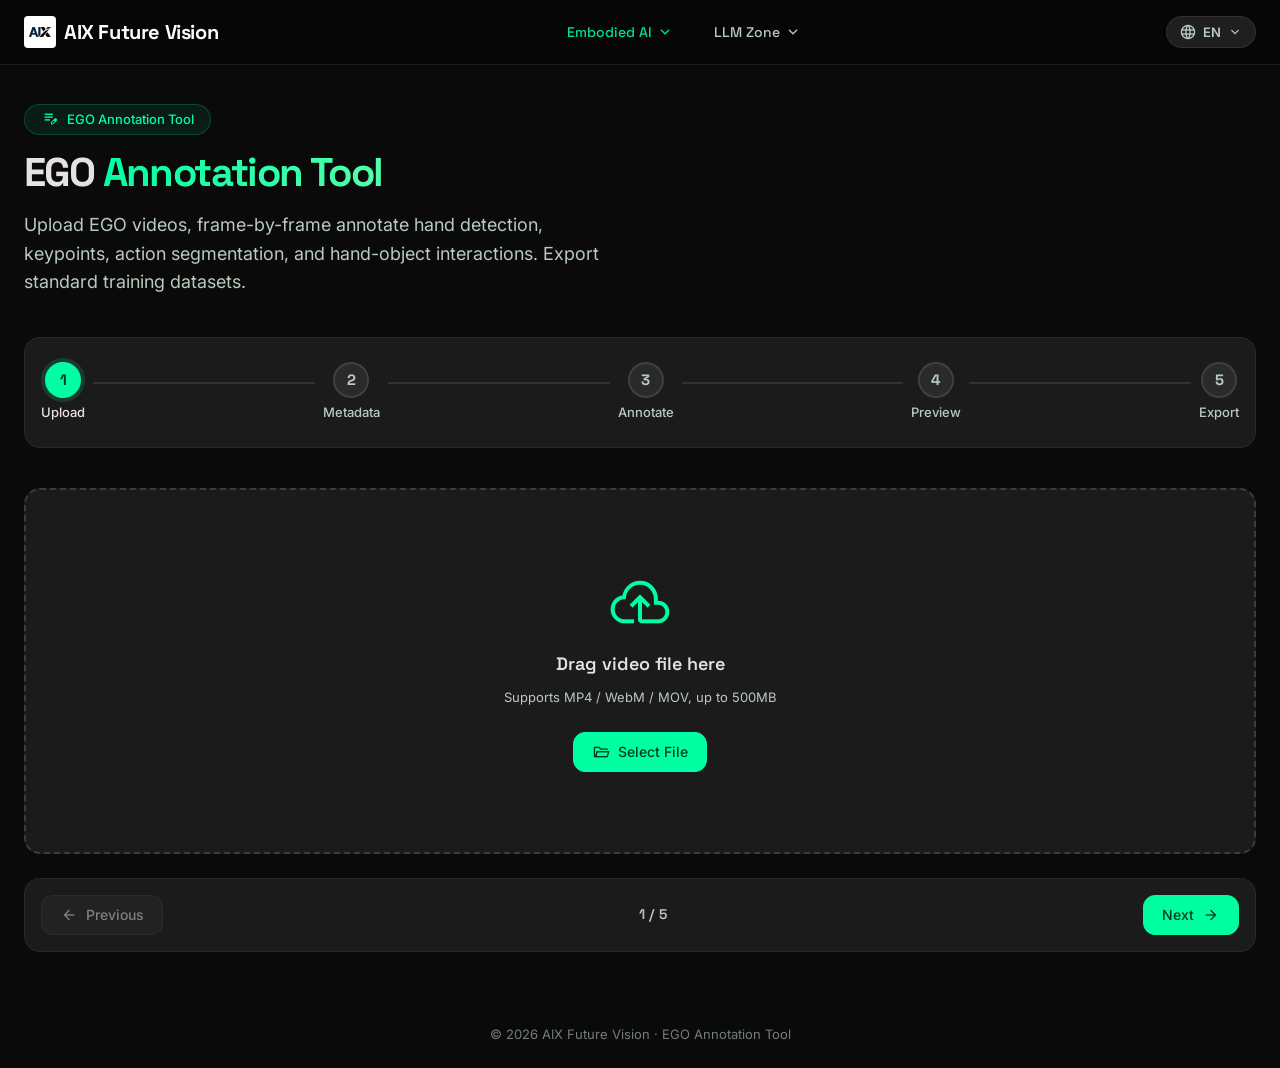
==== annotate.html @ 2f52d1df "feat: Add EGO data annotation tool - 4 annotation types (hand detection, keypoints, action segmentat" ====
<!DOCTYPE html>
<html lang="zh-CN">
<head>
  <meta charset="UTF-8">
  <meta name="viewport" content="width=device-width, initial-scale=1.0">
  <script>
    // i18n bootstrap：避免英文模式下的中文闪烁(FOUC)
    // 必须在 CSS 加载前执行，提前给 <html> 加 .i18n-pending 类
    (function() {
      try {
        var lang = localStorage.getItem('aix_lang');
        if (!lang) {
          var nav = (navigator.language || navigator.userLanguage || '').toLowerCase();
          if (nav.indexOf('zh') === 0) lang = 'zh-CN';
          else if (nav.indexOf('en') === 0) lang = 'en';
          else lang = 'zh-CN';
        }
        if (lang === 'en') {
          document.documentElement.classList.add('i18n-pending');
        }
      } catch (e) {}
    })();
  </script>
  <title>AIX未来视野 - EGO 数据标注工具</title>
  <link rel="icon" href="assets/AIX.jpg" type="image/jpeg">
  <link rel="stylesheet" href="https://fonts.googleapis.com/css2?family=Space+Grotesk:wght@400;500;600;700;800&family=Inter:wght@400;500;600&display=swap">
  <link rel="stylesheet" href="https://fonts.googleapis.com/css2?family=Material+Symbols+Outlined:wght,FILL@100..700,0..1&display=swap">
  <link rel="stylesheet" href="css/style.css">
</head>
<body>
  <nav class="top-nav">
    <div class="nav-inner">
      <a href="/" class="logo-link">
        <img src="assets/AIX.jpg" alt="AIX Logo" class="logo-img">
        <span data-i18n="site.name">AIX未来视野</span>
      </a>
      <div class="nav-links">
        <div class="nav-dropdown">
          <a href="embodied.html" class="nav-link nav-link-with-arrow active">
            <span data-i18n="nav.embodied">具身智能专区</span>
            <span class="material-symbols-outlined nav-arrow">expand_more</span>
          </a>
          <div class="nav-dropdown-menu">
            <a href="embodied.html" class="nav-dropdown-link">
              <span class="material-symbols-outlined">precision_manufacturing</span>
              <span data-i18n="nav.embodied_collect">数据采集服务</span>
            </a>
            <a href="annotate.html" class="nav-dropdown-link">
              <span class="material-symbols-outlined">edit_note</span>
              <span data-i18n="nav.annotate">数据标注工具</span>
            </a>
          </div>
        </div>
        <div class="nav-dropdown">
          <a href="/" class="nav-link nav-link-with-arrow">
            <span data-i18n="nav.zone_llm">大模型专区</span>
            <span class="material-symbols-outlined nav-arrow">expand_more</span>
          </a>
          <div class="nav-dropdown-menu">
            <a href="models.html" class="nav-dropdown-link">
              <span class="material-symbols-outlined">inventory_2</span>
              <span data-i18n="nav.models">模型库</span>
            </a>
            <a href="calculator.html" class="nav-dropdown-link">
              <span class="material-symbols-outlined">calculate</span>
              <span data-i18n="nav.calculator">成本计算</span>
            </a>
          </div>
        </div>
      </div>
      <div class="nav-actions">
        <div class="lang-switcher">
          <button class="lang-current">
            <span class="material-symbols-outlined">language</span>
            <span class="lang-current-code">中</span>
            <span class="material-symbols-outlined lang-arrow">expand_more</span>
          </button>
          <div class="lang-menu">
            <a href="#" class="lang-option" data-lang="zh-CN">中文</a>
            <a href="#" class="lang-option" data-lang="en">English</a>
          </div>
        </div>
      </div>
    </div>
  </nav>

  <main class="main-content annotate-main">

    <!-- 页面头部 -->
    <header class="annotate-header">
      <div class="annotate-header-tag">
        <span class="material-symbols-outlined">edit_note</span>
        <span data-i18n="annotate.header_tag">EGO 数据标注工具</span>
      </div>
      <h1 class="page-title" data-i18n-html="annotate.title_full">EGO 数据 <span class="text-gradient">标注工具</span></h1>
      <p class="page-subtitle" data-i18n="annotate.subtitle">上传 EGO 视频，逐帧完成手部检测、关键点、动作分割、手物交互标注，导出标准训练数据集。</p>
    </header>

    <!-- 步骤指示器 -->
    <div class="annotate-steps" id="annotateSteps">
      <div class="annotate-step-circle active" data-step="1">
        <span class="annotate-step-num">1</span>
        <span class="material-symbols-outlined annotate-step-check">check</span>
        <span class="annotate-step-label" data-i18n="annotate.step_upload">上传</span>
      </div>
      <div class="annotate-step-line"></div>
      <div class="annotate-step-circle" data-step="2">
        <span class="annotate-step-num">2</span>
        <span class="material-symbols-outlined annotate-step-check">check</span>
        <span class="annotate-step-label" data-i18n="annotate.step_meta">元信息</span>
      </div>
      <div class="annotate-step-line"></div>
      <div class="annotate-step-circle" data-step="3">
        <span class="annotate-step-num">3</span>
        <span class="material-symbols-outlined annotate-step-check">check</span>
        <span class="annotate-step-label" data-i18n="annotate.step_annotate">标注</span>
      </div>
      <div class="annotate-step-line"></div>
      <div class="annotate-step-circle" data-step="4">
        <span class="annotate-step-num">4</span>
        <span class="material-symbols-outlined annotate-step-check">check</span>
        <span class="annotate-step-label" data-i18n="annotate.step_preview">预览</span>
      </div>
      <div class="annotate-step-line"></div>
      <div class="annotate-step-circle" data-step="5">
        <span class="annotate-step-num">5</span>
        <span class="material-symbols-outlined annotate-step-check">check</span>
        <span class="annotate-step-label" data-i18n="annotate.step_export">导出</span>
      </div>
    </div>

    <!-- 步骤内容容器 -->
    <div class="annotate-step-content">

      <!-- 步骤 1：上传 -->
      <div class="annotate-step-1 active" id="annotateStep1">
        <div class="annotate-upload-zone" id="annotateUploadZone">
          <span class="material-symbols-outlined annotate-upload-icon">cloud_upload</span>
          <p class="annotate-upload-title" data-i18n="annotate.upload_title">拖拽视频文件到此处</p>
          <p class="annotate-upload-hint" data-i18n="annotate.upload_hint">支持 MP4 / WebM / MOV 格式，最大 500MB</p>
          <button type="button" class="annotate-btn annotate-btn-primary" id="annotateSelectFileBtn">
            <span class="material-symbols-outlined">folder_open</span>
            <span data-i18n="annotate.select_file">选择文件</span>
          </button>
          <input type="file" id="annotateFileInput" accept="video/*" hidden>
        </div>
        <div class="annotate-file-info" id="annotateFileInfo" hidden>
          <div class="annotate-file-info-row">
            <span class="material-symbols-outlined">movie</span>
            <div class="annotate-file-info-text">
              <span class="annotate-file-name" id="annotateFileName">—</span>
              <span class="annotate-file-meta" id="annotateFileMeta">—</span>
            </div>
            <button type="button" class="annotate-btn annotate-btn-danger annotate-btn-sm" id="annotateRemoveFileBtn">
              <span class="material-symbols-outlined">delete</span>
            </button>
          </div>
        </div>
      </div>

      <!-- 步骤 2：元信息 -->
      <div class="annotate-step-2" id="annotateStep2">
        <div class="annotate-form-grid">
          <div class="annotate-form-field">
            <label for="annotateSceneType" data-i18n="annotate.meta_scene_type">场景类型</label>
            <select id="annotateSceneType" class="annotate-input">
              <option value="" data-i18n="annotate.meta_scene_placeholder">请选择场景</option>
              <option value="office" data-i18n="annotate.scene_office">办公场景</option>
              <option value="factory" data-i18n="annotate.scene_factory">工厂组装</option>
              <option value="food" data-i18n="annotate.scene_food">食品加工</option>
              <option value="home" data-i18n="annotate.scene_home">居家生活</option>
              <option value="precision" data-i18n="annotate.scene_precision">精密操作</option>
              <option value="other" data-i18n="annotate.scene_other">其他</option>
            </select>
          </div>
          <div class="annotate-form-field">
            <label for="annotateDevice" data-i18n="annotate.meta_device">采集设备</label>
            <input type="text" id="annotateDevice" class="annotate-input" placeholder="如：GoPro Hero 11 / RealSense D455" data-i18n-attr="placeholder:annotate.meta_device_placeholder">
          </div>
          <div class="annotate-form-field">
            <label for="annotateCollector" data-i18n="annotate.meta_collector">采集人</label>
            <input type="text" id="annotateCollector" class="annotate-input" placeholder="采集人姓名" data-i18n-attr="placeholder:annotate.meta_collector_placeholder">
          </div>
          <div class="annotate-form-field">
            <label for="annotateDate" data-i18n="annotate.meta_date">采集日期</label>
            <input type="date" id="annotateDate" class="annotate-input">
          </div>
          <div class="annotate-form-field">
            <label for="annotateFps" data-i18n="annotate.meta_fps">FPS</label>
            <input type="number" id="annotateFps" class="annotate-input" min="1" max="240" value="30">
          </div>
          <div class="annotate-form-field">
            <label for="annotateResolution" data-i18n="annotate.meta_resolution">分辨率</label>
            <input type="text" id="annotateResolution" class="annotate-input" placeholder="自动检测" readonly data-i18n-attr="placeholder:annotate.meta_resolution_placeholder">
          </div>
          <div class="annotate-form-field annotate-form-field-full">
            <label for="annotateRemark" data-i18n="annotate.meta_remark">备注</label>
            <textarea id="annotateRemark" class="annotate-input annotate-textarea" rows="3" placeholder="场景描述、操作任务、特殊说明等" data-i18n-attr="placeholder:annotate.meta_remark_placeholder"></textarea>
          </div>
        </div>
      </div>

      <!-- 步骤 3：标注 -->
      <div class="annotate-step-3" id="annotateStep3">
        <!-- 顶部 Tab -->
        <div class="annotate-tabs" id="annotateTabs">
          <button type="button" class="annotate-tab active" data-tab="hand_detection">
            <span class="material-symbols-outlined">back_hand</span>
            <span data-i18n="annotate.tab_hand_detection">手部检测</span>
          </button>
          <button type="button" class="annotate-tab" data-tab="keypoints">
            <span class="material-symbols-outlined">point_scan</span>
            <span data-i18n="annotate.tab_keypoints">关键点</span>
          </button>
          <button type="button" class="annotate-tab" data-tab="action">
            <span class="material-symbols-outlined">animation</span>
            <span data-i18n="annotate.tab_action">动作分割</span>
          </button>
          <button type="button" class="annotate-tab" data-tab="hand_object">
            <span class="material-symbols-outlined">pan_tool</span>
            <span data-i18n="annotate.tab_hand_object">手物交互</span>
          </button>
        </div>

        <!-- 工具栏 -->
        <div class="annotate-toolbar" id="annotateToolbar">
          <div class="annotate-toolbar-group">
            <button type="button" class="annotate-toolbar-btn" id="annotatePlayBtn" title="播放/暂停 (空格)">
              <span class="material-symbols-outlined">play_arrow</span>
            </button>
            <button type="button" class="annotate-toolbar-btn" id="annotatePrevFrameBtn" title="上一帧 (←)">
              <span class="material-symbols-outlined">skip_previous</span>
            </button>
            <button type="button" class="annotate-toolbar-btn" id="annotateNextFrameBtn" title="下一帧 (→)">
              <span class="material-symbols-outlined">skip_next</span>
            </button>
            <button type="button" class="annotate-toolbar-btn" id="annotateGoToBtn" title="跳转 (G)">
              <span class="material-symbols-outlined">tag</span>
            </button>
            <button type="button" class="annotate-toolbar-btn" id="annotateSpeedBtn" title="倍速 (S)">
              <span class="material-symbols-outlined">speed</span>
              <span class="annotate-speed-label" id="annotateSpeedLabel">1x</span>
            </button>
            <button type="button" class="annotate-toolbar-btn" id="annotateFullscreenBtn" title="全屏 (F)">
              <span class="material-symbols-outlined">fullscreen</span>
            </button>
          </div>
          <div class="annotate-toolbar-group">
            <span class="annotate-frame-label" id="annotateFrameLabel">Frame: 0 / 0</span>
            <span class="annotate-time-label" id="annotateTimeLabel" style="margin-left:12px;font-variant-numeric:tabular-nums;font-size:12px;color:var(--color-on-surface-variant);">00:00:00.00 / 00:00:00.00</span>
          </div>
          <div class="annotate-toolbar-group">
            <button type="button" class="annotate-btn annotate-btn-secondary annotate-btn-sm" id="importAnnotationsBtn" title="导入标注 (JSON)">
              <span class="material-symbols-outlined">file_upload</span>
              <span data-i18n="annotate.import">导入标注</span>
            </button>
            <button type="button" class="annotate-btn annotate-btn-danger annotate-btn-sm" id="annotateClearBtn">
              <span class="material-symbols-outlined">delete_sweep</span>
              <span data-i18n="annotate.clear_all">清空标注</span>
            </button>
          </div>
        </div>

        <!-- 进度条 -->
        <div class="annotate-progress-container" id="annotateProgressContainer" style="padding:8px 16px;background:var(--color-surface-container);border-radius:8px;margin-top:8px;display:flex;align-items:center;gap:10px;">
          <span class="material-symbols-outlined" style="font-size:18px;color:var(--color-on-surface-variant);">replay_10</span>
          <input type="range" id="annotateProgress" min="0" max="1000" value="0" step="1" class="annotate-progress-input" style="flex:1;width:100%;cursor:pointer;">
          <span class="material-symbols-outlined" style="font-size:18px;color:var(--color-on-surface-variant);">forward_10</span>
        </div>

        <!-- 工作区三栏布局 -->
        <div class="annotate-workspace">
          <!-- 左：视频+Canvas -->
          <div class="annotate-canvas-area" id="annotateCanvasArea">
            <video id="annotateVideo" class="annotate-video" playsinline></video>
            <canvas id="annotateCanvas" class="annotate-canvas"></canvas>
            <div class="annotate-empty-hint" id="annotateEmptyHint" hidden>
              <span class="material-symbols-outlined">videocam_off</span>
              <p data-i18n="annotate.no_video">未加载视频</p>
            </div>
          </div>

          <!-- 右：工具面板 -->
          <div class="annotate-panel" id="annotatePanel">
            <div class="annotate-panel-header">
              <h3 class="annotate-panel-title" id="annotatePanelTitle" data-i18n="annotate.panel_title_hand">手部检测</h3>
              <span class="annotate-panel-count" id="annotatePanelCount">0</span>
            </div>
            <div class="annotate-panel-actions">
              <button type="button" class="annotate-btn annotate-btn-primary annotate-btn-sm" id="annotateAddBtn">
                <span class="material-symbols-outlined">add</span>
                <span data-i18n="annotate.add_box">添加框</span>
              </button>
            </div>
            <!-- 手部检测属性面板：遮挡属性（仅在选中框时显示） -->
            <div id="handDetectionAttrPanel" class="annotate-attr-panel" style="display:none;padding:8px 12px;border-bottom:1px solid rgba(255,255,255,0.1);background:var(--color-surface-container-low,rgba(255,255,255,0.03));">
              <h4 style="margin:0 0 8px 0;font-size:12px;color:var(--color-on-surface-variant);font-weight:600;" data-i18n="annotate.attr_occlusion">遮挡属性</h4>
              <div style="display:flex;gap:12px;flex-wrap:wrap;align-items:center;">
                <label style="display:flex;align-items:center;gap:4px;font-size:12px;cursor:pointer;color:var(--color-on-surface);">
                  <input type="radio" name="occlusion" value="visible" style="cursor:pointer;"> <span data-i18n="annotate.occlusion_visible">Visible</span>
                </label>
                <label style="display:flex;align-items:center;gap:4px;font-size:12px;cursor:pointer;color:var(--color-on-surface);">
                  <input type="radio" name="occlusion" value="occluded" style="cursor:pointer;"> <span data-i18n="annotate.occlusion_occluded">Occluded</span>
                </label>
                <label style="display:flex;align-items:center;gap:4px;font-size:12px;cursor:pointer;color:var(--color-on-surface);">
                  <input type="radio" name="occlusion" value="truncated" style="cursor:pointer;"> <span data-i18n="annotate.occlusion_truncated">Truncated</span>
                </label>
              </div>
              <p id="handDetectionAttrHint" style="margin:6px 0 0 0;font-size:11px;color:var(--color-on-surface-variant);"></p>
            </div>
            <!-- 阶段 6：动作分割面板（仅 action tab 显示） -->
            <div id="actionPanel" class="annotate-action-panel" style="display:none;padding:10px 12px;border-bottom:1px solid rgba(255,255,255,0.1);background:var(--color-surface-container-low,rgba(255,255,255,0.03));">
              <div class="action-labels-header" style="display:flex;justify-content:space-between;align-items:center;margin-bottom:8px;">
                <h4 style="margin:0;font-size:12px;color:var(--color-on-surface-variant);font-weight:600;" data-i18n="annotate.labels">标签</h4>
                <button type="button" id="addActionLabelBtn" class="annotate-btn annotate-btn-secondary annotate-btn-sm" style="font-size:11px;padding:2px 8px;" data-i18n="annotate.add_label">+ 添加</button>
              </div>
              <div class="action-labels-list" id="actionLabelsList" style="max-height:160px;overflow-y:auto;margin-bottom:10px;"></div>
              <div class="action-segments-header" style="display:flex;justify-content:space-between;align-items:center;margin-bottom:6px;">
                <h4 style="margin:0;font-size:12px;color:var(--color-on-surface-variant);font-weight:600;" data-i18n="annotate.segments">时间段</h4>
              </div>
              <div class="action-segments-list" id="actionSegmentsList" style="max-height:200px;overflow-y:auto;"></div>
            </div>
            <!-- 阶段 5：关键点面板（仅 keypoints tab 显示） -->
            <div id="keypointsPanel" class="annotate-keypoints-panel" style="display:none;padding:10px 12px;border-bottom:1px solid rgba(255,255,255,0.1);background:var(--color-surface-container-low,rgba(255,255,255,0.03));">
              <div class="keypoints-hand-selector" style="margin-bottom:8px;">
                <label style="display:block;margin:0 0 4px 0;font-size:12px;color:var(--color-on-surface-variant);font-weight:600;" data-i18n="annotate.select_hand">选择手</label>
                <select id="keypointHandSelect" style="width:100%;padding:6px 8px;background:var(--color-surface-container-high);color:var(--color-on-surface);border:1px solid rgba(255,255,255,0.1);border-radius:6px;font-size:13px;cursor:pointer;"></select>
              </div>
              <div class="keypoints-progress" style="display:flex;justify-content:space-between;align-items:center;margin-bottom:6px;font-size:12px;color:var(--color-on-surface-variant);">
                <span data-i18n="annotate.progress">进度</span>
                <span id="keypointProgress" style="color:var(--color-on-surface);font-variant-numeric:tabular-nums;font-weight:600;">0/21</span>
              </div>
              <div class="keypoints-next-hint" style="display:flex;justify-content:space-between;align-items:center;margin-bottom:8px;padding:6px 8px;background:var(--color-surface-container-high);border-radius:6px;font-size:12px;">
                <span style="color:var(--color-on-surface-variant);" data-i18n="annotate.next_point">下一个</span>
                <span id="keypointNextHint" style="color:#00E5FF;font-weight:600;">-</span>
              </div>
              <div class="keypoints-actions" style="display:flex;gap:6px;margin-bottom:8px;">
                <button type="button" id="copyPrevFrameBtn" class="annotate-btn annotate-btn-secondary annotate-btn-sm" style="flex:1;justify-content:center;font-size:12px;">
                  <span class="material-symbols-outlined" style="font-size:14px;">content_copy</span>
                  <span data-i18n="annotate.copy_prev">复制上一帧</span>
                </button>
                <button type="button" id="clearCurrentFrameBtn" class="annotate-btn annotate-btn-danger annotate-btn-sm" style="flex:1;justify-content:center;font-size:12px;">
                  <span class="material-symbols-outlined" style="font-size:14px;">delete</span>
                  <span data-i18n="annotate.clear_frame">清除当前帧</span>
                </button>
              </div>
              <div class="keypoints-list" id="keypointsList" style="max-height:240px;overflow-y:auto;"></div>
            </div>
            <!-- 阶段 7：手物交互面板（仅 hand_object tab 显示） -->
            <div id="handObjectPanel" class="annotate-handobject-panel" style="display:none;padding:10px 12px;border-bottom:1px solid rgba(255,255,255,0.1);background:var(--color-surface-container-low,rgba(255,255,255,0.03));">
              <div class="handobject-header" style="display:flex;justify-content:space-between;align-items:center;margin-bottom:8px;">
                <h4 style="margin:0;font-size:12px;color:var(--color-on-surface-variant);font-weight:600;" data-i18n="annotate.hand_object">手物交互</h4>
                <button type="button" id="addRelationBtn" class="annotate-btn annotate-btn-secondary annotate-btn-sm" style="font-size:11px;padding:2px 8px;" data-i18n="annotate.add_relation">+ 添加关系</button>
              </div>
              <div class="handobject-objects" style="margin-bottom:10px;">
                <h5 style="margin:0 0 4px 0;font-size:11px;color:var(--color-on-surface-variant);font-weight:600;" data-i18n="annotate.objects">物体</h5>
                <div id="objectsList" style="max-height:160px;overflow-y:auto;"></div>
              </div>
              <div class="handobject-relations">
                <h5 style="margin:0 0 4px 0;font-size:11px;color:var(--color-on-surface-variant);font-weight:600;" data-i18n="annotate.relations">关系</h5>
                <div id="relationsList" style="max-height:240px;overflow-y:auto;"></div>
              </div>
              <p id="handObjectHint" style="margin:6px 0 0 0;font-size:11px;color:var(--color-on-surface-variant);"></p>
            </div>
            <div class="annotate-panel-list" id="annotatePanelList">
              <div class="annotate-panel-empty" id="annotatePanelEmpty">
                <span class="material-symbols-outlined">inbox</span>
                <p data-i18n="annotate.panel_empty">暂无标注</p>
              </div>
            </div>
            <div class="annotate-shortcut-hint" id="annotateShortcutHint">
              <span data-i18n="annotate.shortcut_hint">快捷键：空格=播放 ←→=逐帧 G=跳转 S=倍速 F=全屏 Del=删除 1-4=切换Tab</span>
            </div>
          </div>

          <!-- 底：时间轴 -->
          <div class="annotate-timeline" id="annotateTimeline">
            <canvas id="annotateTimelineCanvas" class="annotate-timeline-canvas"></canvas>
            <div class="annotate-timeline-cursor" id="annotateTimelineCursor"></div>
            <div class="annotate-timeline-marker" id="annotateTimelineMarker" hidden></div>
          </div>
        </div>
      </div>

      <!-- 步骤 4：预览（阶段 9：复用步骤 3 的 video+canvas，通过 CSS 全屏化） -->
      <div class="annotate-step-4" id="annotateStep4">
        <div class="annotate-preview" id="annotatePreview">
          <!-- 预览控制条（fixed 定位在屏幕底部，body.preview-mode 下显示） -->
          <div class="annotate-preview-controls" id="annotatePreviewControls">
            <button type="button" class="annotate-btn annotate-btn-secondary annotate-preview-btn" id="annotatePreviewPlayBtn" title="播放/暂停" data-i18n-title="annotate.preview_play">
              <span class="material-symbols-outlined">play_arrow</span>
            </button>
            <button type="button" class="annotate-btn annotate-btn-secondary annotate-preview-btn" id="annotatePreviewSpeedBtn" title="倍速" data-i18n-title="annotate.speed">
              <span class="material-symbols-outlined">speed</span>
              <span class="annotate-preview-speed-label" id="annotatePreviewSpeedLabel">1x</span>
            </button>
            <input type="range" id="annotatePreviewProgress" min="0" max="1000" value="0" step="1" class="annotate-progress-input annotate-preview-progress-input" title="进度">
            <button type="button" class="annotate-btn annotate-btn-primary annotate-preview-btn" id="annotatePreviewBackBtn" title="返回标注" data-i18n-title="annotate.back_to_annotate">
              <span class="material-symbols-outlined">arrow_back</span>
              <span data-i18n="annotate.preview_back">返回标注</span>
            </button>
            <span class="annotate-preview-time" id="annotatePreviewTime">00:00:00.00 / 00:00:00.00</span>
            <label class="annotate-preview-toggle">
              <input type="checkbox" id="annotatePreviewShowHand" checked>
              <span data-i18n="annotate.preview_show_hand">显示手部</span>
            </label>
            <label class="annotate-preview-toggle">
              <input type="checkbox" id="annotatePreviewShowKeypoint" checked>
              <span data-i18n="annotate.preview_show_keypoint">显示关键点</span>
            </label>
            <label class="annotate-preview-toggle">
              <input type="checkbox" id="annotatePreviewShowAction" checked>
              <span data-i18n="annotate.preview_show_action">显示动作段</span>
            </label>
            <label class="annotate-preview-toggle">
              <input type="checkbox" id="annotatePreviewShowHandObject" checked>
              <span data-i18n="annotate.preview_show_hand_object">显示手物交互</span>
            </label>
          </div>
        </div>
      </div>

      <!-- 步骤 5：导出 -->
      <div class="annotate-step-5" id="annotateStep5">
        <div class="annotate-export">
          <div class="annotate-export-card">
            <h2 class="annotate-export-title" data-i18n="annotate.export_title">导出标注数据</h2>
            <p class="annotate-export-desc" data-i18n="annotate.export_desc">确认标注内容无误后，选择导出格式。</p>
            <div class="annotate-stats" id="annotateStats">
              <div class="annotate-stat">
                <span class="annotate-stat-number" id="annotateStatHand">0</span>
                <span class="annotate-stat-label" data-i18n="annotate.stat_hand">手部框</span>
              </div>
              <div class="annotate-stat">
                <span class="annotate-stat-number" id="annotateStatKeypoint">0</span>
                <span class="annotate-stat-label" data-i18n="annotate.stat_keypoint">关键点</span>
              </div>
              <div class="annotate-stat">
                <span class="annotate-stat-number" id="annotateStatSegment">0</span>
                <span class="annotate-stat-label" data-i18n="annotate.stat_segment">动作段</span>
              </div>
              <div class="annotate-stat">
                <span class="annotate-stat-number" id="annotateStatRelation">0</span>
                <span class="annotate-stat-label" data-i18n="annotate.stat_relation">手物关系</span>
              </div>
              <div class="annotate-stat">
                <span class="annotate-stat-number" id="annotateStatObjects">0</span>
                <span class="annotate-stat-label" data-i18n="annotate.stat_objects">物体框</span>
              </div>
              <div class="annotate-stat">
                <span class="annotate-stat-number" id="annotateStatFrames">0</span>
                <span class="annotate-stat-label" data-i18n="annotate.stat_frames">已标帧</span>
              </div>
              <div class="annotate-stat">
                <span class="annotate-stat-number" id="annotateStatDuration">0s</span>
                <span class="annotate-stat-label" data-i18n="annotate.stat_duration">时长</span>
              </div>
            </div>
            <div class="annotate-export-actions">
              <button type="button" class="annotate-btn annotate-btn-primary" id="exportHdf5Btn">
                <span class="material-symbols-outlined">download</span>
                <span data-i18n="annotate.export_hdf5">导出 HDF5</span>
              </button>
              <button type="button" class="annotate-btn annotate-btn-secondary" id="exportJsonBtn">
                <span class="material-symbols-outlined">file_download</span>
                <span data-i18n="annotate.export_json">导出 JSON</span>
              </button>
              <button type="button" class="annotate-btn annotate-btn-secondary" id="annotateExportCocoBtn">
                <span class="material-symbols-outlined">data_object</span>
                <span data-i18n="annotate.export_coco">导出 COCO</span>
              </button>
              <button type="button" class="annotate-btn annotate-btn-secondary" id="annotateExportCsvBtn">
                <span class="material-symbols-outlined">table_view</span>
                <span data-i18n="annotate.export_csv">导出 CSV</span>
              </button>
            </div>
          </div>
        </div>
      </div>

    </div>

    <!-- 步骤导航按钮 -->
    <div class="annotate-step-nav" id="annotateStepNav">
      <button type="button" class="annotate-btn annotate-btn-secondary" id="annotatePrevBtn">
        <span class="material-symbols-outlined">arrow_back</span>
        <span data-i18n="annotate.prev_step">上一步</span>
      </button>
      <span class="annotate-step-nav-info" id="annotateStepNavInfo">1 / 5</span>
      <button type="button" class="annotate-btn annotate-btn-primary" id="annotateNextBtn">
        <span data-i18n="annotate.next_step">下一步</span>
        <span class="material-symbols-outlined">arrow_forward</span>
      </button>
    </div>

  </main>

  <footer class="page-footer">
    <div class="footer-inner">
      <p data-i18n="site.footer_annotate">© 2026 AIX未来视野 · EGO 数据标注工具</p>
    </div>
  </footer>

  <!-- 弹窗：通用提示（左/右手、动作标签等） -->
  <div class="annotate-modal" id="annotateModal" hidden>
    <div class="annotate-modal-overlay" id="annotateModalOverlay"></div>
    <div class="annotate-modal-content" id="annotateModalContent">
      <div class="annotate-modal-header">
        <h3 class="annotate-modal-title" id="annotateModalTitle">提示</h3>
        <button type="button" class="annotate-modal-close" id="annotateModalCloseBtn">
          <span class="material-symbols-outlined">close</span>
        </button>
      </div>
      <div class="annotate-modal-body" id="annotateModalBody">
        <!-- 动态内容 -->
      </div>
      <div class="annotate-modal-footer" id="annotateModalFooter">
        <button type="button" class="annotate-btn annotate-btn-secondary" id="annotateModalCancelBtn" data-i18n="annotate.modal_cancel">取消</button>
        <button type="button" class="annotate-btn annotate-btn-primary" id="annotateModalConfirmBtn" data-i18n="annotate.modal_confirm">确认</button>
      </div>
    </div>
  </div>

  <script src="js/config.js"></script>
  <script src="js/i18n.js"></script>
  <script src="js/annotate.js"></script>
  <script src="js/annotate-canvas.js"></script>
  <script src="js/annotate-export.js"></script>
</body>
</html>
---- css/style.css ----
/* ========================================
   AIX未来视野 - 样式表 (重构版)
   Framer Inspired Design System
   ======================================== */

:root {
  --color-bg: #0A0A0A;
  --color-surface-container-lowest: #0e0e0e;
  --color-surface-container-low: #1c1b1b;
  --color-surface-container: #201f1f;
  --color-surface-container-high: #2a2a2a;
  --color-surface-container-highest: #353534;
  --color-on-surface: #e5e2e1;
  --color-on-surface-variant: #b9cbbd;
  --color-outline: #849588;
  --color-outline-variant: #3a4a3f;
  --color-primary: #00FFA3;
  --color-primary-dim: #00e290;
  --color-primary-fixed: #52ffac;
  --color-on-primary: #003920;
  --color-secondary: #adc6ff;
  --color-secondary-container: #0566d9;
  --color-tertiary: #fcfcfc;
  --color-error: #ffb4ab;

  --radius-sm: 0.25rem;
  --radius: 0.5rem;
  --radius-md: 0.75rem;
  --radius-lg: 1rem;
  --radius-xl: 1.5rem;
  --radius-full: 9999px;

  --spacing-xs: 4px;
  --spacing-sm: 8px;
  --spacing-md: 16px;
  --spacing-lg: 24px;
  --spacing-xl: 40px;
  --spacing-xxl: 80px;

  --font-display: 'Space Grotesk', -apple-system, BlinkMacSystemFont, sans-serif;
  --font-body: 'Inter', -apple-system, BlinkMacSystemFont, sans-serif;
}

*, *::before, *::after {
  box-sizing: border-box;
  margin: 0;
  padding: 0;
}

html {
  scroll-behavior: smooth;
}

body {
  font-family: var(--font-body);
  background: var(--color-bg);
  color: var(--color-on-surface);
  line-height: 1.6;
  -webkit-font-smoothing: antialiased;
  -moz-osx-font-smoothing: grayscale;
  min-height: 100vh;
  display: flex;
  flex-direction: column;
}

body::selection {
  background: var(--color-primary);
  color: var(--color-on-primary);
}

/* Top Navigation */
.top-nav {
  position: fixed;
  top: 0;
  left: 0;
  right: 0;
  z-index: 100;
  background: rgba(5, 5, 5, 0.8);
  backdrop-filter: blur(20px);
  -webkit-backdrop-filter: blur(20px);
  border-bottom: 1px solid rgba(255, 255, 255, 0.1);
}

.nav-inner {
  max-width: 1600px;
  margin: 0 auto;
  padding: var(--spacing-md) var(--spacing-lg);
  display: flex;
  justify-content: space-between;
  align-items: center;
}

.logo-link {
  font-family: var(--font-display);
  font-size: 20px;
  font-weight: 700;
  color: var(--color-tertiary);
  text-decoration: none;
  letter-spacing: -0.02em;
  display: flex;
  align-items: center;
  gap: var(--spacing-sm);
}

.logo-link:hover {
  color: var(--color-primary);
}

.logo-img {
  width: 32px;
  height: 32px;
  border-radius: var(--radius-sm);
  object-fit: contain;
}

.nav-links {
  display: flex;
  gap: var(--spacing-sm);
}

.nav-link {
  font-family: var(--font-display);
  font-size: 14px;
  font-weight: 500;
  color: var(--color-on-surface-variant);
  text-decoration: none;
  padding: var(--spacing-xs) var(--spacing-md);
  border-radius: var(--radius-md);
  transition: all 0.2s ease;
}

.nav-link:hover {
  color: var(--color-tertiary);
  background: rgba(255, 255, 255, 0.05);
}

.nav-link.active {
  color: var(--color-primary-dim);
}

/* Main Content */
.main-content {
  flex: 1;
  max-width: 1600px;
  margin: 0 auto;
  padding: 6.5rem 1.5rem 3rem;
  width: 100%;
}

/* Page Header */
.page-header {
  margin-bottom: var(--spacing-xl);
}

.page-title {
  font-family: var(--font-display);
  font-size: 40px;
  font-weight: 700;
  line-height: 1.1;
  letter-spacing: -0.04em;
  margin-bottom: var(--spacing-md);
}

.text-gradient {
  background: linear-gradient(90deg, var(--color-primary) 0%, var(--color-primary-fixed) 100%);
  -webkit-background-clip: text;
  -webkit-text-fill-color: transparent;
  background-clip: text;
}

.page-subtitle {
  font-size: 18px;
  color: var(--color-on-surface-variant);
  max-width: 600px;
}

/* Content Layout */
.content-layout {
  display: flex;
  gap: var(--spacing-lg);
}

/* Sidebar */
.sidebar {
  width: 260px;
  flex-shrink: 0;
}

.sidebar-card {
  background: rgba(18, 18, 18, 0.7);
  backdrop-filter: blur(20px);
  -webkit-backdrop-filter: blur(20px);
  border: 1px solid rgba(255, 255, 255, 0.1);
  border-radius: var(--radius-lg);
  padding: var(--spacing-md);
}

.sidebar-title {
  font-family: var(--font-body);
  font-size: 12px;
  font-weight: 600;
  text-transform: uppercase;
  letter-spacing: 0.05em;
  color: var(--color-outline);
  margin-bottom: var(--spacing-md);
}

.board-list {
  list-style: none;
  display: flex;
  flex-direction: column;
  gap: var(--spacing-sm);
}

.board-btn {
  width: 100%;
  display: flex;
  align-items: center;
  gap: var(--spacing-sm);
  padding: var(--spacing-sm) var(--spacing-md);
  font-family: var(--font-body);
  font-size: 15px;
  color: var(--color-on-surface-variant);
  background: transparent;
  border: none;
  border-radius: var(--radius-md);
  cursor: pointer;
  transition: all 0.2s ease;
  text-align: left;
}

.board-btn:hover {
  background: var(--color-surface-container);
  color: var(--color-on-surface);
}

.board-btn.active {
  background: var(--color-surface-container-high);
  color: var(--color-on-surface);
}

.board-btn .icon {
  font-size: 18px;
  color: var(--color-primary);
}

.board-btn:not(.active) .icon {
  color: var(--color-outline);
}

.board-group {
  display: flex;
  flex-direction: column;
}

.board-parent {
  width: 100%;
  display: flex;
  align-items: center;
  gap: var(--spacing-sm);
  padding: var(--spacing-sm) var(--spacing-md);
  font-family: var(--font-body);
  font-size: 15px;
  color: var(--color-on-surface-variant);
  background: transparent;
  border: none;
  border-radius: var(--radius-md);
  cursor: pointer;
  transition: all 0.2s ease;
  text-align: left;
}

.board-parent:hover {
  background: var(--color-surface-container);
  color: var(--color-on-surface);
}

.board-parent.active {
  color: var(--color-on-surface);
}

.board-parent .icon {
  font-size: 18px;
  color: var(--color-primary);
}

.board-parent:not(.active) .icon {
  color: var(--color-outline);
}

.board-parent .arrow {
  margin-left: auto;
  font-size: 16px;
  color: var(--color-outline);
  transition: transform 0.2s ease;
}

.board-parent.expanded .arrow {
  transform: rotate(180deg);
}

.sub-board-list {
  list-style: none;
  display: none;
  flex-direction: column;
  gap: 2px;
  padding-left: var(--spacing-lg);
}

.sub-board-list.show {
  display: flex;
}

.sub-board-item {
  width: 100%;
  display: flex;
  align-items: center;
  gap: var(--spacing-sm);
  padding: 10px var(--spacing-md);
  font-family: var(--font-body);
  font-size: 15px;
  color: var(--color-on-surface-variant);
  background: transparent;
  border: none;
  border-radius: var(--radius-md);
  cursor: pointer;
  transition: all 0.2s ease;
  text-align: left;
  white-space: nowrap;
  overflow: hidden;
}

.sub-board-item:hover {
  background: var(--color-surface-container);
  color: var(--color-on-surface);
}

.sub-board-item.active {
  background: var(--color-surface-container-high);
  color: var(--color-primary);
}

.sub-board-item .icon {
  font-size: 18px;
  color: var(--color-outline);
  flex-shrink: 0;
}

.sub-board-item.active .icon {
  color: var(--color-primary);
}

.sub-board-item.disabled {
  opacity: 0.45;
  cursor: not-allowed;
}

.sub-board-item.disabled:hover {
  background: transparent;
  color: var(--color-on-surface-variant);
}

.sub-board-item .label {
  overflow: hidden;
  text-overflow: ellipsis;
  white-space: nowrap;
}

.board-count {
  display: none;
}

.coming-soon {
  display: none;
}

.model-list-tag {
  font-size: 10px;
  padding: 1px 6px;
  border-radius: 3px;
  background: rgba(0, 255, 163, 0.1);
  color: var(--color-primary);
  margin-left: 4px;
}

/* Leaderboard Section */
.leaderboard-section {
  flex: 1;
  min-width: 0;
}

.search-container {
  display: flex;
  gap: var(--spacing-md);
  margin-bottom: var(--spacing-md);
  align-items: center;
}

.search-box {
  flex: 1;
  display: flex;
  align-items: center;
  gap: var(--spacing-sm);
  padding: var(--spacing-sm) var(--spacing-md);
  background: rgba(18, 18, 18, 0.7);
  backdrop-filter: blur(20px);
  -webkit-backdrop-filter: blur(20px);
  border: 1px solid rgba(255, 255, 255, 0.1);
  border-radius: var(--radius-lg);
  transition: all 0.3s ease;
}

.search-box:focus-within {
  border-color: rgba(0, 255, 163, 0.5);
  box-shadow: 0 0 15px rgba(0, 255, 163, 0.1);
}

.search-icon {
  color: var(--color-outline);
  font-size: 20px;
}

.search-input {
  flex: 1;
  background: transparent;
  border: none;
  outline: none;
  color: var(--color-on-surface);
  font-family: var(--font-body);
  font-size: 15px;
  padding: 0;
}

.search-input::placeholder {
  color: var(--color-outline);
}

.clear-btn {
  background: transparent;
  border: none;
  cursor: pointer;
  color: var(--color-outline);
  padding: var(--spacing-xs);
  border-radius: var(--radius-sm);
  transition: all 0.2s ease;
  display: flex;
  align-items: center;
  justify-content: center;
}

.clear-btn:hover {
  color: var(--color-on-surface);
  background: var(--color-surface-container-high);
}

.filter-group {
  display: flex;
  gap: var(--spacing-sm);
  flex-shrink: 0;
}

.filter-select {
  appearance: none;
  -webkit-appearance: none;
  background: rgba(18, 18, 18, 0.7);
  backdrop-filter: blur(20px);
  -webkit-backdrop-filter: blur(20px);
  border: 1px solid rgba(255, 255, 255, 0.1);
  border-radius: var(--radius-lg);
  padding: var(--spacing-sm) var(--spacing-lg) var(--spacing-sm) var(--spacing-md);
  font-family: var(--font-body);
  font-size: 14px;
  color: var(--color-on-surface);
  cursor: pointer;
  transition: all 0.3s ease;
  background-image: url("data:image/svg+xml,%3Csvg xmlns='http://www.w3.org/2000/svg' width='12' height='12' viewBox='0 0 24 24' fill='none' stroke='%23849588' stroke-width='2' stroke-linecap='round' stroke-linejoin='round'%3E%3Cpolyline points='6 9 12 15 18 9'%3E%3C/polyline%3E%3C/svg%3E");
  background-repeat: no-repeat;
  background-position: right 12px center;
  padding-right: 36px;
}

.filter-select:hover {
  border-color: rgba(255, 255, 255, 0.2);
}

.filter-select:focus {
  outline: none;
  border-color: rgba(0, 255, 163, 0.5);
  box-shadow: 0 0 15px rgba(0, 255, 163, 0.1);
}

.filter-select option {
  background: var(--color-surface-container);
  color: var(--color-on-surface);
}

.update-info {
  display: flex;
  justify-content: flex-end;
  margin-bottom: var(--spacing-md);
}

.update-badge {
  display: inline-flex;
  align-items: center;
  gap: var(--spacing-sm);
  padding: var(--spacing-sm) var(--spacing-md);
  background: var(--color-surface-container);
  border: 1px solid rgba(255, 255, 255, 0.1);
  border-radius: var(--radius-full);
  font-size: 12px;
  font-weight: 600;
  color: var(--color-on-surface-variant);
}

.update-badge .material-symbols-outlined {
  font-size: 16px;
  color: var(--color-primary);
}

.board-title {
  text-align: center;
  padding: var(--spacing-md);
  font-family: var(--font-display);
  font-size: 24px;
  font-weight: 600;
  color: var(--color-on-surface);
  background: linear-gradient(135deg, var(--color-secondary-container) 0%, #3377ff 100%);
  border-radius: var(--radius-md);
  margin-bottom: var(--spacing-md);
  letter-spacing: -0.01em;
}

/* Table Header */
.table-header {
  display: grid;
  grid-template-columns: 60px 2.5fr 1.5fr 80px 110px 80px 1fr 1fr 1fr 1fr 1fr 1fr;
  gap: var(--spacing-sm);
  align-items: center;
  padding: var(--spacing-sm) var(--spacing-md);
  margin-bottom: var(--spacing-sm);
  border-bottom: 1px solid rgba(255, 255, 255, 0.05);
}

.header-cell {
  font-size: 12px;
  font-weight: 600;
  text-transform: uppercase;
  letter-spacing: 0.05em;
  color: var(--color-outline);
  text-align: left;
  cursor: pointer;
  user-select: none;
  transition: color 0.2s ease;
}

.header-cell:hover {
  color: var(--color-on-surface);
}

/* Leaderboard Container */
.leaderboard-container {
  position: relative;
}

.loading-state {
  padding: 80px var(--spacing-lg);
  text-align: center;
  color: var(--color-outline);
}

.loading-spinner {
  width: 40px;
  height: 40px;
  margin: 0 auto var(--spacing-md);
  border: 3px solid var(--color-surface-container-high);
  border-top-color: var(--color-primary);
  border-radius: 50%;
  animation: spin 0.8s linear infinite;
}

@keyframes spin {
  to { transform: rotate(360deg); }
}

.empty-state {
  padding: 60px var(--spacing-lg);
  text-align: center;
  color: var(--color-outline);
}

.empty-icon {
  font-size: 48px;
  opacity: 0.5;
  margin-bottom: var(--spacing-md);
}

/* Model Cards */
.model-cards {
  display: flex;
  flex-direction: column;
  gap: var(--spacing-md);
  padding-bottom: var(--spacing-md);
}

.model-card {
  background: rgba(18, 18, 18, 0.7);
  backdrop-filter: blur(20px);
  -webkit-backdrop-filter: blur(20px);
  border: 1px solid rgba(255, 255, 255, 0.1);
  border-radius: var(--radius-lg);
  padding: var(--spacing-md);
  transition: all 0.3s ease;
  animation: cardFadeIn 0.3s ease backwards;
}

.model-card:hover {
  transform: translateY(-4px);
  box-shadow: 0 8px 30px rgba(0, 255, 163, 0.1);
  border-color: rgba(0, 255, 163, 0.3);
}

.model-card.rank-1 {
  border-color: rgba(0, 255, 163, 0.2);
}

.model-card.rank-1:hover {
  box-shadow: 0 8px 30px rgba(0, 255, 163, 0.15);
}

@keyframes cardFadeIn {
  from {
    opacity: 0;
    transform: translateY(8px);
  }
  to {
    opacity: 1;
    transform: translateY(0);
  }
}

.card-grid {
  display: grid;
  grid-template-columns: 60px 2.5fr 1.5fr 80px 110px 80px 1fr 1fr 1fr 1fr 1fr 1fr;
  gap: var(--spacing-sm);
  align-items: center;
}

.card-rank {
  font-family: var(--font-display);
  font-size: 16px;
  font-weight: 700;
  color: var(--color-primary);
}

.card-rank.rank-normal {
  color: var(--color-on-surface-variant);
}

.card-name {
  display: flex;
  align-items: center;
  gap: var(--spacing-sm);
}

.card-icon {
  width: 24px;
  height: 24px;
  border-radius: var(--radius);
  background: var(--color-surface-container);
  display: flex;
  align-items: center;
  justify-content: center;
  flex-shrink: 0;
}

.card-icon .material-symbols-outlined {
  font-size: 14px;
  color: var(--color-secondary);
}

.card-rank-1 .card-icon .material-symbols-outlined {
  color: var(--color-primary);
}

.card-name-text {
  font-size: 14px;
  font-weight: 500;
  color: var(--color-on-surface);
}

.model-card:hover .card-name-text {
  color: var(--color-primary);
}

.card-vendor {
  font-size: 14px;
  color: var(--color-outline);
}

.card-type {
  font-size: 14px;
  font-weight: 500;
}

.card-type.open {
  color: var(--color-primary);
}

.card-type.closed {
  color: var(--color-secondary);
}

.card-languages {
  font-size: 13px;
  color: var(--color-on-surface-variant);
}

.card-languages .unit {
  font-size: 11px;
  color: var(--color-outline);
}

.card-score {
  font-family: var(--font-display);
  font-size: 16px;
  font-weight: 600;
  color: var(--color-primary);
}

.card-score.rank-normal {
  color: var(--color-on-surface);
}

.card-dim {
  font-size: 13px;
  color: var(--color-on-surface-variant);
}

.card-dim .unit {
  font-size: 11px;
  color: var(--color-outline);
}

/* Pagination */
.pagination {
  display: flex;
  align-items: center;
  justify-content: center;
  gap: 4px;
  padding: var(--spacing-lg) 0 var(--spacing-md);
}

.page-btn {
  min-width: 36px;
  height: 36px;
  display: flex;
  align-items: center;
  justify-content: center;
  border: 1px solid rgba(255, 255, 255, 0.1);
  border-radius: var(--radius);
  background: var(--color-surface-container);
  color: var(--color-on-surface);
  font-family: var(--font-body);
  font-size: 14px;
  cursor: pointer;
  transition: all 0.2s ease;
  padding: 0 4px;
}

.page-btn:hover:not(:disabled):not(.page-active) {
  background: var(--color-surface-container-high);
  border-color: rgba(255, 255, 255, 0.2);
}

.page-btn:disabled {
  opacity: 0.3;
  cursor: not-allowed;
}

/* ========================================
   导航下拉菜单
   ======================================== */
.nav-dropdown {
  position: relative;
  display: inline-flex;
  align-items: center;
}

.nav-link-with-arrow {
  display: inline-flex !important;
  align-items: center;
  gap: 4px;
}

.nav-arrow {
  font-size: 18px;
  transition: transform 0.2s ease;
}

.nav-dropdown:hover .nav-arrow,
.nav-dropdown.open .nav-arrow {
  transform: rotate(180deg);
}

.nav-dropdown-menu {
  position: absolute;
  top: calc(100% + 8px);
  left: 50%;
  transform: translateX(-50%) translateY(-8px);
  min-width: 200px;
  background: var(--color-surface-container);
  border: 1px solid rgba(255, 255, 255, 0.1);
  border-radius: var(--radius-md);
  padding: var(--spacing-sm);
  box-shadow: 0 12px 40px rgba(0, 0, 0, 0.4);
  opacity: 0;
  visibility: hidden;
  transition: all 0.2s ease;
  z-index: 200;
  display: flex;
  flex-direction: column;
  gap: 2px;
}

.nav-dropdown:hover .nav-dropdown-menu,
.nav-dropdown.open .nav-dropdown-menu {
  opacity: 1;
  visibility: visible;
  transform: translateX(-50%) translateY(0);
}

.nav-dropdown-link {
  display: flex !important;
  align-items: center;
  gap: var(--spacing-sm);
  padding: 10px var(--spacing-md);
  border-radius: var(--radius);
  color: var(--color-on-surface-variant);
  font-size: 14px;
  font-weight: 500;
  transition: all 0.2s ease;
}

.nav-dropdown-link .material-symbols-outlined {
  font-size: 20px;
  color: var(--color-secondary);
}

.nav-dropdown-link:hover {
  background: var(--color-surface-container-high);
  color: var(--color-on-surface);
}

/* ========================================
   专区落地页
   ======================================== */
.zone-main {
  flex: 1;
  display: flex;
  flex-direction: column;
  align-items: center;
  justify-content: center;
  padding: var(--spacing-xxl) var(--spacing-lg);
  max-width: 1200px;
  margin: 0 auto;
  width: 100%;
}

.zone-hero {
  text-align: center;
  margin: 0 auto var(--spacing-xxl);
  max-width: 800px;
}

.zone-hero-tag {
  display: inline-flex;
  align-items: center;
  gap: var(--spacing-sm);
  padding: 6px 14px;
  background: rgba(0, 255, 163, 0.08);
  border: 1px solid rgba(0, 255, 163, 0.2);
  border-radius: var(--radius-full);
  font-size: 13px;
  font-weight: 600;
  color: var(--color-primary);
  margin-bottom: var(--spacing-lg);
}

.zone-hero-tag .material-symbols-outlined {
  font-size: 18px;
}

.zone-hero-tag-orange {
  background: rgba(255, 165, 80, 0.08);
  border-color: rgba(255, 165, 80, 0.2);
  color: #ffa850;
}

.zone-hero-title {
  font-family: var(--font-display);
  font-size: clamp(36px, 5vw, 56px);
  font-weight: 700;
  letter-spacing: -0.02em;
  line-height: 1.1;
  margin-bottom: var(--spacing-md);
}

.zone-hero-subtitle {
  font-size: 16px;
  color: var(--color-on-surface-variant);
  line-height: 1.6;
}

.zone-cards {
  display: grid;
  grid-template-columns: repeat(auto-fit, minmax(320px, 1fr));
  gap: var(--spacing-lg);
  width: 100%;
  max-width: 900px;
}

.zone-card {
  display: flex;
  flex-direction: column;
  background: var(--color-surface-container-low);
  border: 1px solid rgba(255, 255, 255, 0.06);
  border-radius: var(--radius-lg);
  padding: var(--spacing-xl);
  text-decoration: none;
  color: inherit;
  transition: all 0.3s cubic-bezier(0.16, 1, 0.3, 1);
  position: relative;
  overflow: hidden;
}

.zone-card::before {
  content: '';
  position: absolute;
  top: 0;
  left: 0;
  right: 0;
  height: 2px;
  background: linear-gradient(90deg, transparent, var(--color-primary), transparent);
  opacity: 0;
  transition: opacity 0.3s ease;
}

.zone-card:hover {
  transform: translateY(-4px);
  border-color: rgba(255, 255, 255, 0.12);
  background: var(--color-surface-container);
  box-shadow: 0 20px 50px rgba(0, 0, 0, 0.3);
}

.zone-card:hover::before {
  opacity: 1;
}

.zone-card-icon {
  width: 56px;
  height: 56px;
  border-radius: var(--radius-md);
  display: flex;
  align-items: center;
  justify-content: center;
  margin-bottom: var(--spacing-lg);
  background: rgba(0, 255, 163, 0.1);
}

.zone-card-icon .material-symbols-outlined {
  font-size: 32px;
  color: var(--color-primary);
}

.zone-card-icon-blue {
  background: rgba(173, 198, 255, 0.1);
}

.zone-card-icon-blue .material-symbols-outlined {
  color: var(--color-secondary);
}

.zone-card-icon-green {
  background: rgba(0, 255, 163, 0.1);
}

.zone-card-icon-green .material-symbols-outlined {
  color: var(--color-primary);
}

.zone-card-body {
  flex: 1;
}

.zone-card-title {
  font-family: var(--font-display);
  font-size: 24px;
  font-weight: 600;
  margin-bottom: var(--spacing-sm);
  color: var(--color-on-surface);
}

.zone-card-desc {
  font-size: 14px;
  line-height: 1.6;
  color: var(--color-on-surface-variant);
}

.zone-card-footer {
  display: flex;
  align-items: center;
  gap: var(--spacing-sm);
  margin-top: var(--spacing-lg);
  font-size: 14px;
  font-weight: 500;
  color: var(--color-primary);
}

.zone-card-footer .material-symbols-outlined {
  font-size: 18px;
  transition: transform 0.2s ease;
}

.zone-card:hover .zone-card-footer .material-symbols-outlined {
  transform: translateX(4px);
}

/* ========================================
   占位页面
   ======================================== */
.zone-placeholder {
  text-align: center;
  background: var(--color-surface-container-low);
  border: 1px solid rgba(255, 255, 255, 0.06);
  border-radius: var(--radius-xl);
  padding: var(--spacing-xxl) var(--spacing-xl);
  max-width: 700px;
  width: 100%;
}

.placeholder-icon {
  width: 96px;
  height: 96px;
  border-radius: 50%;
  background: rgba(255, 165, 80, 0.1);
  display: flex;
  align-items: center;
  justify-content: center;
  margin: 0 auto var(--spacing-lg);
}

.placeholder-icon .material-symbols-outlined {
  font-size: 48px;
  color: #ffa850;
}

.placeholder-title {
  font-family: var(--font-display);
  font-size: 28px;
  font-weight: 600;
  margin-bottom: var(--spacing-sm);
}

.placeholder-desc {
  font-size: 15px;
  color: var(--color-on-surface-variant);
  line-height: 1.6;
  margin-bottom: var(--spacing-xl);
}

.placeholder-features {
  display: grid;
  grid-template-columns: repeat(auto-fit, minmax(140px, 1fr));
  gap: var(--spacing-md);
  margin-top: var(--spacing-lg);
}

.placeholder-feature-item {
  display: flex;
  flex-direction: column;
  align-items: center;
  gap: var(--spacing-sm);
  padding: var(--spacing-md);
  background: var(--color-surface-container);
  border: 1px solid rgba(255, 255, 255, 0.06);
  border-radius: var(--radius-md);
  font-size: 13px;
  font-weight: 500;
  color: var(--color-on-surface-variant);
}

.placeholder-feature-item .material-symbols-outlined {
  font-size: 28px;
  color: #ffa850;
}

/* ========================================
   通用页脚
   ======================================== */
.page-footer {
  margin-top: auto;
  padding: var(--spacing-lg) var(--spacing-md);
  text-align: center;
  font-size: 13px;
  color: var(--color-on-surface-variant);
  opacity: 0.6;
}

/* ========================================
   语言切换器
   ======================================== */
/* 防止英文模式下出现中文闪烁(FOUC)
   - 在 <head> 内联 bootstrap 脚本提前检测语言
   - 英文模式给 <html> 加 .i18n-pending 类
   - 翻译应用完成后由 i18n.js 移除该类 */
html.i18n-pending [data-i18n],
html.i18n-pending [data-i18n-html],
html.i18n-pending [data-i18n-attr] {
  visibility: hidden;
}

.nav-actions {
  display: flex;
  align-items: center;
  gap: var(--spacing-sm);
  margin-left: var(--spacing-md);
}

.lang-switcher {
  position: relative;
  display: inline-flex;
}

.lang-current {
  display: inline-flex;
  align-items: center;
  gap: 6px;
  padding: 6px 12px;
  background: var(--color-surface-container);
  border: 1px solid rgba(255, 255, 255, 0.08);
  border-radius: var(--radius-full);
  color: var(--color-on-surface-variant);
  font-size: 13px;
  font-weight: 500;
  cursor: pointer;
  transition: all 0.2s ease;
  font-family: var(--font-body);
}

.lang-current:hover {
  background: var(--color-surface-container-high);
  color: var(--color-on-surface);
  border-color: rgba(255, 255, 255, 0.15);
}

.lang-current .material-symbols-outlined {
  font-size: 18px;
}

.lang-current-code {
  min-width: 18px;
  text-align: center;
  font-weight: 600;
}

.lang-arrow {
  font-size: 16px !important;
  transition: transform 0.2s ease;
}

.lang-switcher.open .lang-arrow {
  transform: rotate(180deg);
}

.lang-menu {
  position: absolute;
  top: calc(100% + 8px);
  right: 0;
  min-width: 140px;
  background: var(--color-surface-container);
  border: 1px solid rgba(255, 255, 255, 0.1);
  border-radius: var(--radius-md);
  padding: var(--spacing-xs);
  box-shadow: 0 12px 40px rgba(0, 0, 0, 0.4);
  opacity: 0;
  visibility: hidden;
  transform: translateY(-8px);
  transition: all 0.2s ease;
  z-index: 200;
  display: flex;
  flex-direction: column;
  gap: 2px;
}

.lang-switcher.open .lang-menu {
  opacity: 1;
  visibility: visible;
  transform: translateY(0);
}

.lang-option {
  display: block;
  padding: 8px 12px;
  border-radius: var(--radius);
  color: var(--color-on-surface-variant);
  font-size: 13px;
  font-weight: 500;
  text-decoration: none;
  transition: all 0.15s ease;
  cursor: pointer;
}

.lang-option:hover {
  background: var(--color-surface-container-high);
  color: var(--color-on-surface);
}

/* 当前活跃语言的标记 */
.lang-option[data-lang="zh-CN"]:hover {
  color: var(--color-primary);
}

.lang-option[data-lang="en"]:hover {
  color: var(--color-secondary);
}


.page-btn.page-active {
  background: rgba(0, 255, 163, 0.1);
  border-color: rgba(0, 255, 163, 0.3);
  color: var(--color-primary);
  font-weight: 600;
}

.page-btn .material-symbols-outlined {
  font-size: 20px;
}

.page-ellipsis {
  min-width: 36px;
  height: 36px;
  display: flex;
  align-items: center;
  justify-content: center;
  font-size: 14px;
  color: var(--color-on-surface-variant);
  letter-spacing: 2px;
}

/* Footer */
.footer {
  background: rgba(5, 5, 5, 0.8);
  border-top: 1px solid rgba(255, 255, 255, 0.05);
  padding: var(--spacing-xxl) var(--spacing-lg);
  text-align: center;
  margin-top: auto;
}

.footer p {
  font-family: var(--font-display);
  font-size: 12px;
  text-transform: uppercase;
  letter-spacing: 0.1em;
  color: var(--color-outline);
}

/* Responsive */
@media (max-width: 1200px) {
  .card-grid {
    grid-template-columns: 0.5fr 2fr 1.5fr 1fr 1.5fr 1.5fr;
  }
  .card-dim:nth-child(n+7) {
    display: none;
  }
}

@media (max-width: 992px) {
  .content-layout {
    flex-direction: column;
  }
  .sidebar {
    width: 100%;
  }
  .board-list {
    flex-direction: row;
    flex-wrap: wrap;
  }
  .board-btn {
    width: auto;
    flex: 1;
    min-width: 150px;
    justify-content: center;
  }
  .board-group {
    width: auto;
    flex: 1;
    min-width: 150px;
  }
  .sub-board-list {
    padding-left: var(--spacing-md);
  }
  .page-title {
    font-size: 40px;
  }
}

@media (max-width: 768px) {
  .main-content {
    padding: 6.5rem var(--spacing-md) var(--spacing-xl);
  }
  .nav-inner {
    padding: var(--spacing-sm) var(--spacing-md);
  }
  .nav-links {
    display: none;
  }
  .page-title {
    font-size: 40px;
  }
  .page-subtitle {
    font-size: 16px;
  }
  .card-grid {
    grid-template-columns: 0.5fr 2fr 1fr 1fr;
  }
  .card-languages,
  .card-dim {
    display: none;
  }
  .filter-select {
    font-size: 12px;
    padding: var(--spacing-xs) var(--spacing-md) var(--spacing-xs) var(--spacing-sm);
  }
  .sub-board-list {
    display: none !important;
  }
}

/* ========================================
   具身智能专区 (embodied.html)
   ======================================== */
.embodied-main {
  max-width: 1280px;
  margin: 0 auto;
  padding: 6.5rem 1.5rem 4rem;
  width: 100%;
  flex: 1;
}

/* 区块容器 */
.embodied-section {
  margin-bottom: var(--spacing-xxl);
}

.embodied-section:last-child {
  margin-bottom: 0;
}

/* 通用标题 */
.section-title {
  font-family: var(--font-display);
  font-size: 32px;
  font-weight: 700;
  letter-spacing: -0.02em;
  color: var(--color-on-surface);
  margin-bottom: var(--spacing-md);
  line-height: 1.2;
}

.section-title.centered {
  text-align: center;
  margin-bottom: var(--spacing-lg);
}

.section-desc {
  font-size: 16px;
  line-height: 1.7;
  color: var(--color-on-surface-variant);
}

.section-subtitle {
  font-size: 15px;
  line-height: 1.6;
  color: var(--color-on-surface-variant);
  max-width: 720px;
}

.section-subtitle.centered {
  text-align: center;
  margin: 0 auto var(--spacing-xl);
}

/* ===== EGO 介绍 ===== */
.embodied-intro {
  display: grid;
  grid-template-columns: 1.2fr 1fr;
  gap: var(--spacing-xl);
  align-items: center;
  background: linear-gradient(135deg, rgba(255, 165, 80, 0.04) 0%, rgba(0, 255, 163, 0.04) 100%);
  border: 1px solid rgba(255, 255, 255, 0.06);
  border-radius: var(--radius-xl);
  padding: var(--spacing-xl);
}

.embodied-intro-text .section-title {
  margin-bottom: var(--spacing-md);
}

.embodied-intro-visual {
  display: flex;
  justify-content: center;
}

.intro-visual-grid {
  display: grid;
  grid-template-columns: repeat(2, 1fr);
  gap: var(--spacing-md);
  width: 100%;
  max-width: 360px;
}

.intro-visual-item {
  display: flex;
  flex-direction: column;
  align-items: center;
  justify-content: center;
  gap: var(--spacing-sm);
  padding: var(--spacing-lg) var(--spacing-md);
  background: rgba(18, 18, 18, 0.6);
  border: 1px solid rgba(255, 255, 255, 0.08);
  border-radius: var(--radius-lg);
  text-align: center;
  transition: all 0.3s ease;
}

.intro-visual-item:hover {
  transform: translateY(-3px);
  border-color: rgba(255, 165, 80, 0.3);
  background: rgba(28, 27, 27, 0.8);
}

.intro-visual-item .material-symbols-outlined {
  font-size: 32px;
  color: #ffa850;
}

.intro-visual-item > span:last-child {
  font-size: 13px;
  font-weight: 500;
  color: var(--color-on-surface-variant);
}

/* ===== 服务卡片 ===== */
.service-cards {
  display: grid;
  grid-template-columns: repeat(auto-fit, minmax(280px, 1fr));
  gap: var(--spacing-lg);
}

.service-card {
  background: var(--color-surface-container-low);
  border: 1px solid rgba(255, 255, 255, 0.06);
  border-radius: var(--radius-lg);
  padding: var(--spacing-xl);
  transition: all 0.3s cubic-bezier(0.16, 1, 0.3, 1);
}

.service-card:hover {
  transform: translateY(-4px);
  border-color: rgba(255, 165, 80, 0.2);
  background: var(--color-surface-container);
  box-shadow: 0 16px 40px rgba(0, 0, 0, 0.3);
}

.service-card-icon {
  width: 56px;
  height: 56px;
  border-radius: var(--radius-md);
  display: flex;
  align-items: center;
  justify-content: center;
  background: rgba(255, 165, 80, 0.1);
  margin-bottom: var(--spacing-lg);
}

.service-card-icon .material-symbols-outlined {
  font-size: 32px;
  color: #ffa850;
}

.service-card-title {
  font-family: var(--font-display);
  font-size: 20px;
  font-weight: 600;
  color: var(--color-on-surface);
  margin-bottom: var(--spacing-sm);
}

.service-card-desc {
  font-size: 14px;
  line-height: 1.7;
  color: var(--color-on-surface-variant);
}

/* ===== 优势卡片 ===== */
.advantage-grid {
  display: grid;
  grid-template-columns: repeat(12, 1fr);
  gap: var(--spacing-lg);
}

.advantage-card {
  background: var(--color-surface-container-low);
  border: 1px solid rgba(255, 255, 255, 0.06);
  border-radius: var(--radius-lg);
  padding: var(--spacing-xl);
  grid-column: span 4;
  transition: all 0.3s ease;
  display: flex;
  flex-direction: column;
}

.advantage-card:hover {
  border-color: rgba(255, 255, 255, 0.12);
  background: var(--color-surface-container);
}

.advantage-card.advantage-highlight {
  grid-column: span 12;
  background: linear-gradient(135deg, rgba(0, 255, 163, 0.05) 0%, rgba(173, 198, 255, 0.05) 100%);
  border-color: rgba(0, 255, 163, 0.2);
}

/* 高亮卡片：统计数字 */
.advantage-stats {
  display: flex;
  gap: var(--spacing-xl);
  margin-bottom: var(--spacing-xl);
  flex-wrap: wrap;
}

.stat-item {
  display: flex;
  flex-direction: column;
  gap: 4px;
}

.stat-number {
  font-family: var(--font-display);
  font-size: 40px;
  font-weight: 700;
  letter-spacing: -0.02em;
  line-height: 1;
}

.stat-number.stat-blue {
  color: var(--color-secondary);
}

.stat-number.stat-green {
  color: var(--color-primary);
}

.stat-label {
  font-size: 13px;
  color: var(--color-on-surface-variant);
}

/* 时间轴 */
.advantage-timeline {
  margin-bottom: var(--spacing-lg);
  padding: var(--spacing-lg);
  background: rgba(10, 10, 10, 0.4);
  border-radius: var(--radius-md);
  border: 1px solid rgba(255, 255, 255, 0.04);
}

.timeline-track {
  position: relative;
  height: 4px;
  background: linear-gradient(90deg, #ffa850 0%, #a855f7 50%, #ef4444 100%);
  border-radius: 2px;
  margin: 0 12px 20px;
}

.timeline-dot {
  position: absolute;
  top: 50%;
  transform: translate(-50%, -50%);
  width: 14px;
  height: 14px;
  border-radius: 50%;
  border: 3px solid var(--color-bg);
  box-shadow: 0 0 0 2px currentColor;
}

.timeline-dot-orange {
  left: 12%;
  background: #ffa850;
  color: #ffa850;
}

.timeline-dot-purple {
  left: 50%;
  background: #a855f7;
  color: #a855f7;
}

.timeline-dot-red {
  left: 88%;
  background: #ef4444;
  color: #ef4444;
}

.timeline-labels {
  display: grid;
  grid-template-columns: repeat(3, 1fr);
  gap: var(--spacing-md);
}

.timeline-label {
  display: flex;
  flex-direction: column;
  align-items: center;
  gap: 4px;
  text-align: center;
}

.timeline-days {
  font-family: var(--font-display);
  font-size: 22px;
  font-weight: 700;
  color: var(--color-tertiary);
}

.timeline-people {
  font-size: 14px;
  font-weight: 600;
  color: var(--color-primary);
}

.timeline-desc {
  font-size: 12px;
  color: var(--color-on-surface-variant);
}

/* 普通优势卡片头部 */
.advantage-card-header {
  display: flex;
  align-items: center;
  gap: var(--spacing-md);
  margin-bottom: var(--spacing-md);
}

.advantage-icon {
  font-size: 28px !important;
  color: #ffa850;
  background: rgba(255, 165, 80, 0.1);
  padding: 10px;
  border-radius: var(--radius-md);
}

.advantage-card-title {
  font-family: var(--font-display);
  font-size: 18px;
  font-weight: 600;
  color: var(--color-on-surface);
}

/* 指标 */
.advantage-metrics {
  display: flex;
  gap: var(--spacing-lg);
  margin-bottom: var(--spacing-md);
  flex-wrap: wrap;
}

.metric-item {
  display: flex;
  flex-direction: column;
  gap: 2px;
}

.metric-number {
  font-family: var(--font-display);
  font-size: 28px;
  font-weight: 700;
  letter-spacing: -0.02em;
  line-height: 1;
}

.metric-number.metric-green {
  color: var(--color-primary);
}

.metric-number.metric-blue {
  color: var(--color-secondary);
}

.metric-unit {
  font-size: 12px;
  color: var(--color-outline);
  font-weight: 500;
}

.metric-label {
  font-size: 12px;
  color: var(--color-on-surface-variant);
}

.advantage-card-desc {
  font-size: 14px;
  line-height: 1.7;
  color: var(--color-on-surface-variant);
  margin-top: auto;
}

/* ===== 视频案例 ===== */
.video-grid {
  display: grid;
  grid-template-columns: repeat(auto-fit, minmax(300px, 1fr));
  gap: var(--spacing-lg);
}

.video-card {
  background: var(--color-surface-container-low);
  border: 1px solid rgba(255, 255, 255, 0.06);
  border-radius: var(--radius-lg);
  overflow: hidden;
  transition: all 0.3s ease;
}

.video-card:hover {
  border-color: rgba(255, 165, 80, 0.2);
  transform: translateY(-2px);
}

.video-wrapper {
  position: relative;
  background: #000;
  aspect-ratio: 16 / 9;
}

.video-wrapper video {
  width: 100%;
  height: 100%;
  display: block;
  object-fit: cover;
}

.video-info {
  padding: var(--spacing-md);
}

.video-info h4 {
  font-family: var(--font-display);
  font-size: 16px;
  font-weight: 600;
  color: var(--color-on-surface);
  margin-bottom: 4px;
}

.video-info p {
  font-size: 13px;
  color: var(--color-on-surface-variant);
  line-height: 1.5;
}

/* ===== 流程 ===== */
.process-flow {
  display: flex;
  align-items: stretch;
  gap: var(--spacing-sm);
  overflow-x: auto;
  padding-bottom: var(--spacing-md);
  scrollbar-width: thin;
}

.process-flow::-webkit-scrollbar {
  height: 6px;
}

.process-flow::-webkit-scrollbar-thumb {
  background: var(--color-surface-container-high);
  border-radius: 3px;
}

.process-step {
  flex: 1;
  min-width: 140px;
  background: var(--color-surface-container-low);
  border: 1px solid rgba(255, 255, 255, 0.06);
  border-radius: var(--radius-lg);
  padding: var(--spacing-lg) var(--spacing-md);
  text-align: center;
  transition: all 0.3s ease;
}

.process-step:hover {
  border-color: rgba(255, 165, 80, 0.3);
  background: var(--color-surface-container);
  transform: translateY(-3px);
}

.process-step-num {
  width: 36px;
  height: 36px;
  border-radius: 50%;
  display: flex;
  align-items: center;
  justify-content: center;
  margin: 0 auto var(--spacing-md);
  font-family: var(--font-display);
  font-size: 16px;
  font-weight: 700;
  color: var(--color-on-primary);
  background: var(--color-primary);
}

.process-num-1 { background: #ffa850; color: #1a1a1a; }
.process-num-2 { background: #f59e0b; color: #1a1a1a; }
.process-num-3 { background: #84cc16; color: #1a1a1a; }
.process-num-4 { background: #06b6d4; color: #1a1a1a; }
.process-num-5 { background: #3b82f6; color: #fff; }
.process-num-6 { background: #a855f7; color: #fff; }
.process-num-7 { background: var(--color-primary); color: var(--color-on-primary); }

.process-step h4 {
  font-family: var(--font-display);
  font-size: 15px;
  font-weight: 600;
  color: var(--color-on-surface);
  margin-bottom: 6px;
}

.process-step p {
  font-size: 12px;
  color: var(--color-on-surface-variant);
  line-height: 1.5;
}

.process-arrow {
  display: flex;
  align-items: center;
  color: var(--color-outline);
  flex-shrink: 0;
}

.process-arrow .material-symbols-outlined {
  font-size: 24px;
}

/* ===== 可交付内容 ===== */
.deliverables-grid {
  display: flex;
  flex-wrap: wrap;
  gap: var(--spacing-md);
  justify-content: center;
}

.deliverable-tag {
  display: inline-flex;
  align-items: center;
  padding: var(--spacing-sm) var(--spacing-lg);
  background: var(--color-surface-container-low);
  border: 1px solid rgba(255, 255, 255, 0.08);
  border-radius: var(--radius-full);
  font-size: 14px;
  font-weight: 500;
  color: var(--color-on-surface);
  transition: all 0.2s ease;
}

.deliverable-tag:hover {
  transform: translateY(-2px);
  border-color: rgba(255, 255, 255, 0.2);
}

.deliverable-blue { border-color: rgba(173, 198, 255, 0.3); color: var(--color-secondary); }
.deliverable-green { border-color: rgba(0, 255, 163, 0.3); color: var(--color-primary); }
.deliverable-orange { border-color: rgba(255, 165, 80, 0.3); color: #ffa850; }
.deliverable-purple { border-color: rgba(168, 85, 247, 0.3); color: #a855f7; }
.deliverable-red { border-color: rgba(239, 68, 68, 0.3); color: #ef4444; }
.deliverable-indigo { border-color: rgba(99, 102, 241, 0.3); color: #818cf8; }

/* ===== 联系我们 ===== */
.contact-section {
  background: linear-gradient(135deg, rgba(0, 255, 163, 0.04) 0%, rgba(255, 165, 80, 0.04) 100%);
  border: 1px solid rgba(255, 255, 255, 0.06);
  border-radius: var(--radius-xl);
  padding: var(--spacing-xl);
}

.contact-card {
  max-width: 480px;
  margin: 0 auto;
  background: var(--color-surface-container-low);
  border: 1px solid rgba(255, 255, 255, 0.08);
  border-radius: var(--radius-lg);
  padding: var(--spacing-lg);
}

.contact-wechat {
  display: flex;
  align-items: center;
  gap: var(--spacing-md);
  flex-wrap: wrap;
  justify-content: space-between;
}

.contact-icon {
  font-size: 36px !important;
  color: #07c160;
  background: rgba(7, 193, 96, 0.1);
  padding: 10px;
  border-radius: var(--radius-md);
}

.contact-info {
  flex: 1;
  min-width: 120px;
  display: flex;
  flex-direction: column;
  gap: 2px;
}

.contact-label {
  font-size: 12px;
  color: var(--color-on-surface-variant);
  font-weight: 500;
}

.contact-value {
  font-family: var(--font-display);
  font-size: 20px;
  font-weight: 700;
  color: var(--color-tertiary);
  letter-spacing: 0.02em;
}

.contact-copy-btn {
  padding: 8px 16px;
  background: var(--color-primary);
  color: var(--color-on-primary);
  border: none;
  border-radius: var(--radius-md);
  font-size: 13px;
  font-weight: 600;
  cursor: pointer;
  font-family: var(--font-body);
  transition: all 0.2s ease;
}

.contact-copy-btn:hover {
  background: var(--color-primary-fixed);
  transform: translateY(-1px);
}

.contact-copy-btn:active {
  transform: translateY(0);
}

/* ===== 响应式：embodied 页面 ===== */
@media (max-width: 992px) {
  .embodied-intro {
    grid-template-columns: 1fr;
  }

  .intro-visual-grid {
    max-width: 100%;
  }

  .advantage-card {
    grid-column: span 6;
  }

  .advantage-card.advantage-highlight {
    grid-column: span 12;
  }

  .process-flow {
    flex-wrap: wrap;
    justify-content: center;
  }

  .process-arrow {
    transform: rotate(90deg);
  }
}

@media (max-width: 768px) {
  .embodied-main {
    padding: 5.5rem 1rem 3rem;
  }

  .section-title {
    font-size: 26px;
  }

  .advantage-card {
    grid-column: span 12;
  }

  .timeline-labels {
    grid-template-columns: 1fr;
    gap: var(--spacing-md);
  }

  .timeline-dot-orange { left: 50%; top: 0; }
  .timeline-dot-purple { left: 50%; top: 50%; }
  .timeline-dot-red { left: 50%; top: 100%; }

  .timeline-track {
    display: none;
  }

  .advantage-stats {
    gap: var(--spacing-lg);
  }

  .stat-number {
    font-size: 32px;
  }

  .video-grid {
    grid-template-columns: 1fr;
  }

  .contact-wechat {
    flex-direction: column;
    text-align: center;
  }

  .contact-copy-btn {
    width: 100%;
  }
}

/* ========================================================
   EGO 数据标注工具 样式 (annotate.html)
   阶段 1：页面骨架与样式
   依赖全局 CSS 变量：--color-primary / --color-surface-container-* / --radius-* / --spacing-* / --font-display/body
   ======================================================== */

/* ===== 主容器 ===== */
.annotate-main {
  max-width: 1600px;
  margin: 0 auto;
  padding: 6.5rem 1.5rem 3rem;
}

.annotate-header {
  margin-bottom: var(--spacing-xl);
}

.annotate-header-tag {
  display: inline-flex;
  align-items: center;
  gap: var(--spacing-sm);
  padding: var(--spacing-xs) var(--spacing-md);
  background: rgba(0, 255, 163, 0.08);
  border: 1px solid rgba(0, 255, 163, 0.2);
  border-radius: var(--radius-full);
  color: var(--color-primary);
  font-size: 13px;
  font-weight: 500;
  margin-bottom: var(--spacing-md);
}

.annotate-header-tag .material-symbols-outlined {
  font-size: 18px;
}

/* ===== 步骤指示器 ===== */
.annotate-steps {
  display: flex;
  align-items: center;
  justify-content: center;
  gap: 0;
  margin: 0 auto var(--spacing-xl);
  padding: var(--spacing-lg) var(--spacing-md);
  background: var(--color-surface-container-low);
  border: 1px solid rgba(255, 255, 255, 0.06);
  border-radius: var(--radius-lg);
  flex-wrap: wrap;
}

.annotate-step-circle {
  display: flex;
  flex-direction: column;
  align-items: center;
  gap: var(--spacing-xs);
  cursor: pointer;
  transition: all 0.2s ease;
}

.annotate-step-num {
  width: 36px;
  height: 36px;
  border-radius: 50%;
  display: flex;
  align-items: center;
  justify-content: center;
  font-family: var(--font-display);
  font-size: 15px;
  font-weight: 700;
  color: var(--color-on-surface-variant);
  background: var(--color-surface-container-high);
  border: 2px solid rgba(255, 255, 255, 0.1);
  transition: all 0.25s ease;
}

.annotate-step-check {
  display: none;
  font-size: 18px;
  color: var(--color-on-primary);
  background: #22c55e;
  width: 36px;
  height: 36px;
  border-radius: 50%;
  align-items: center;
  justify-content: center;
  border: 2px solid #22c55e;
}

.annotate-step-circle.completed .annotate-step-num {
  display: none;
}

.annotate-step-circle.completed .annotate-step-check {
  display: flex;
}

.annotate-step-circle.active .annotate-step-num {
  background: var(--color-primary);
  color: var(--color-on-primary);
  border-color: var(--color-primary);
  box-shadow: 0 0 0 4px rgba(0, 255, 163, 0.15);
}

.annotate-step-label {
  font-size: 13px;
  font-weight: 500;
  color: var(--color-on-surface-variant);
  white-space: nowrap;
}

.annotate-step-circle.active .annotate-step-label,
.annotate-step-circle.completed .annotate-step-label {
  color: var(--color-on-surface);
}

.annotate-step-line {
  flex: 1;
  min-width: 30px;
  height: 2px;
  background: rgba(255, 255, 255, 0.1);
  margin: 0 var(--spacing-sm);
  position: relative;
  top: -10px;
}

/* ===== 步骤内容容器 ===== */
.annotate-step-content {
  position: relative;
  min-height: 300px;
  margin-bottom: var(--spacing-lg);
}

.annotate-step-content > div {
  display: none;
  animation: annotate-fade-in 0.25s ease;
}

.annotate-step-content > div.active {
  display: block;
}

@keyframes annotate-fade-in {
  from { opacity: 0; transform: translateY(6px); }
  to { opacity: 1; transform: translateY(0); }
}

/* ===== 步骤导航按钮 ===== */
.annotate-step-nav {
  display: flex;
  justify-content: space-between;
  align-items: center;
  gap: var(--spacing-md);
  padding: var(--spacing-md);
  background: var(--color-surface-container-low);
  border: 1px solid rgba(255, 255, 255, 0.06);
  border-radius: var(--radius-lg);
}

.annotate-step-nav-info {
  font-family: var(--font-display);
  font-size: 14px;
  color: var(--color-on-surface-variant);
  font-weight: 600;
  letter-spacing: 0.02em;
}

/* ===== 按钮基础样式 ===== */
.annotate-btn {
  display: inline-flex;
  align-items: center;
  justify-content: center;
  gap: var(--spacing-sm);
  padding: 10px 18px;
  background: var(--color-surface-container-high);
  color: var(--color-on-surface);
  border: 1px solid rgba(255, 255, 255, 0.08);
  border-radius: var(--radius-md);
  font-family: var(--font-body);
  font-size: 14px;
  font-weight: 500;
  cursor: pointer;
  transition: all 0.2s ease;
  white-space: nowrap;
  text-decoration: none;
}

.annotate-btn:hover {
  background: var(--color-surface-container-highest);
  border-color: rgba(255, 255, 255, 0.16);
  transform: translateY(-1px);
}

.annotate-btn:active {
  transform: translateY(0);
}

.annotate-btn .material-symbols-outlined {
  font-size: 18px;
}

.annotate-btn-sm {
  padding: 6px 12px;
  font-size: 13px;
}

.annotate-btn-sm .material-symbols-outlined {
  font-size: 16px;
}

.annotate-btn-primary {
  background: var(--color-primary);
  color: var(--color-on-primary);
  border-color: var(--color-primary);
}

.annotate-btn-primary:hover {
  background: var(--color-primary-fixed);
  border-color: var(--color-primary-fixed);
}

.annotate-btn-secondary {
  background: var(--color-surface-container-high);
  color: var(--color-on-surface);
}

.annotate-btn-danger {
  background: rgba(239, 68, 68, 0.1);
  color: #ef4444;
  border-color: rgba(239, 68, 68, 0.3);
}

.annotate-btn-danger:hover {
  background: rgba(239, 68, 68, 0.2);
  border-color: rgba(239, 68, 68, 0.5);
}

/* ===== 步骤 1：上传 ===== */
.annotate-upload-zone {
  display: flex;
  flex-direction: column;
  align-items: center;
  justify-content: center;
  gap: var(--spacing-sm);
  padding: var(--spacing-xxl) var(--spacing-lg);
  border: 2px dashed rgba(255, 255, 255, 0.15);
  border-radius: var(--radius-lg);
  background: var(--color-surface-container-low);
  text-align: center;
  transition: all 0.2s ease;
  cursor: pointer;
}

.annotate-upload-zone:hover,
.annotate-upload-zone.dragover {
  border-color: var(--color-primary);
  background: rgba(0, 255, 163, 0.04);
}

.annotate-upload-zone.dragover {
  box-shadow: 0 0 30px rgba(0, 255, 163, 0.15);
}

.annotate-upload-icon {
  font-size: 64px !important;
  color: var(--color-primary);
  margin-bottom: var(--spacing-sm);
}

.annotate-upload-title {
  font-family: var(--font-display);
  font-size: 18px;
  font-weight: 600;
  color: var(--color-on-surface);
}

.annotate-upload-hint {
  font-size: 13px;
  color: var(--color-on-surface-variant);
  margin-bottom: var(--spacing-md);
}

.annotate-file-info {
  margin-top: var(--spacing-lg);
  padding: var(--spacing-md);
  background: var(--color-surface-container-low);
  border: 1px solid rgba(0, 255, 163, 0.2);
  border-radius: var(--radius-md);
}

.annotate-file-info-row {
  display: flex;
  align-items: center;
  gap: var(--spacing-md);
}

.annotate-file-info-row .material-symbols-outlined {
  font-size: 32px;
  color: var(--color-primary);
}

.annotate-file-info-text {
  flex: 1;
  display: flex;
  flex-direction: column;
  gap: 2px;
  min-width: 0;
}

.annotate-file-name {
  font-family: var(--font-display);
  font-size: 15px;
  font-weight: 600;
  color: var(--color-on-surface);
  overflow: hidden;
  text-overflow: ellipsis;
  white-space: nowrap;
}

.annotate-file-meta {
  font-size: 12px;
  color: var(--color-on-surface-variant);
}

/* ===== 步骤 2：元信息表单 ===== */
.annotate-form-grid {
  display: grid;
  grid-template-columns: repeat(2, 1fr);
  gap: var(--spacing-md);
}

.annotate-form-field {
  display: flex;
  flex-direction: column;
  gap: 6px;
}

.annotate-form-field-full {
  grid-column: span 2;
}

.annotate-form-field label {
  font-size: 13px;
  font-weight: 500;
  color: var(--color-on-surface-variant);
}

.annotate-input {
  background: var(--color-surface-container-low);
  border: 1px solid rgba(255, 255, 255, 0.1);
  border-radius: var(--radius-md);
  padding: 10px 14px;
  color: var(--color-on-surface);
  font-family: var(--font-body);
  font-size: 14px;
  transition: all 0.2s ease;
  width: 100%;
}

.annotate-input:focus {
  outline: none;
  border-color: rgba(0, 255, 163, 0.5);
  box-shadow: 0 0 0 3px rgba(0, 255, 163, 0.1);
}

.annotate-input::placeholder {
  color: var(--color-outline);
}

.annotate-input[readonly] {
  background: rgba(255, 255, 255, 0.02);
  color: var(--color-on-surface-variant);
  cursor: not-allowed;
}

.annotate-textarea {
  resize: vertical;
  min-height: 80px;
  font-family: var(--font-body);
}

select.annotate-input {
  cursor: pointer;
  appearance: none;
  background-image: url("data:image/svg+xml;charset=UTF-8,%3csvg xmlns='http://www.w3.org/2000/svg' viewBox='0 0 24 24' fill='none' stroke='%23849588' stroke-width='2' stroke-linecap='round' stroke-linejoin='round'%3e%3cpolyline points='6 9 12 15 18 9'%3e%3c/polyline%3e%3c/svg%3e");
  background-repeat: no-repeat;
  background-position: right 12px center;
  background-size: 16px;
  padding-right: 36px;
}

/* ===== 步骤 3：标注工作区 ===== */
.annotate-tabs {
  display: flex;
  gap: var(--spacing-xs);
  padding: var(--spacing-xs);
  background: var(--color-surface-container-low);
  border: 1px solid rgba(255, 255, 255, 0.06);
  border-radius: var(--radius-md);
  margin-bottom: var(--spacing-md);
  overflow-x: auto;
}

.annotate-tab {
  display: inline-flex;
  align-items: center;
  gap: var(--spacing-xs);
  padding: 8px 16px;
  background: transparent;
  color: var(--color-on-surface-variant);
  border: 1px solid transparent;
  border-radius: var(--radius-sm);
  font-family: var(--font-body);
  font-size: 14px;
  font-weight: 500;
  cursor: pointer;
  transition: all 0.2s ease;
  white-space: nowrap;
}

.annotate-tab:hover {
  color: var(--color-on-surface);
  background: rgba(255, 255, 255, 0.04);
}

.annotate-tab.active {
  background: var(--color-primary);
  color: var(--color-on-primary);
  border-color: var(--color-primary);
}

.annotate-tab .material-symbols-outlined {
  font-size: 18px;
}

/* 工具栏 */
.annotate-toolbar {
  display: flex;
  align-items: center;
  justify-content: space-between;
  gap: var(--spacing-md);
  padding: var(--spacing-sm) var(--spacing-md);
  background: var(--color-surface-container-low);
  border: 1px solid rgba(255, 255, 255, 0.06);
  border-radius: var(--radius-md);
  margin-bottom: var(--spacing-md);
  flex-wrap: wrap;
}

.annotate-toolbar-group {
  display: flex;
  align-items: center;
  gap: var(--spacing-xs);
}

.annotate-toolbar-btn {
  display: inline-flex;
  align-items: center;
  gap: 4px;
  padding: 6px 10px;
  background: transparent;
  color: var(--color-on-surface-variant);
  border: 1px solid transparent;
  border-radius: var(--radius-sm);
  cursor: pointer;
  transition: all 0.15s ease;
  font-family: var(--font-body);
  font-size: 13px;
}

.annotate-toolbar-btn:hover {
  background: rgba(255, 255, 255, 0.06);
  color: var(--color-on-surface);
}

.annotate-toolbar-btn .material-symbols-outlined {
  font-size: 20px;
}

.annotate-speed-label {
  min-width: 22px;
  font-weight: 600;
}

.annotate-frame-label {
  font-family: var(--font-display);
  font-size: 13px;
  color: var(--color-on-surface-variant);
  font-weight: 600;
  font-variant-numeric: tabular-nums;
  padding: 0 var(--spacing-sm);
}

/* 工作区三栏布局 */
.annotate-workspace {
  display: grid;
  grid-template-columns: 1fr 320px;
  grid-template-rows: 1fr 80px;
  grid-template-areas:
    "canvas panel"
    "timeline timeline";
  gap: var(--spacing-md);
  min-height: 520px;
}

.annotate-canvas-area {
  grid-area: canvas;
  position: relative;
  background: #000;
  border: 1px solid rgba(255, 255, 255, 0.06);
  border-radius: var(--radius-md);
  overflow: hidden;
  min-height: 360px;
  display: flex;
  align-items: center;
  justify-content: center;
}

.annotate-canvas-area video,
.annotate-canvas-area canvas {
  position: absolute;
  top: 0;
  left: 0;
  width: 100%;
  height: 100%;
  object-fit: contain;
}

.annotate-canvas-area video {
  z-index: 1;
}

.annotate-canvas-area canvas {
  z-index: 2;
  pointer-events: auto;
  cursor: crosshair;
}

.annotate-video {
  display: block;
}

.annotate-canvas {
  display: block;
}

.annotate-empty-hint {
  position: absolute;
  z-index: 3;
  display: flex;
  flex-direction: column;
  align-items: center;
  gap: var(--spacing-sm);
  color: var(--color-on-surface-variant);
  text-align: center;
}

.annotate-empty-hint .material-symbols-outlined {
  font-size: 48px;
  opacity: 0.5;
}

.annotate-empty-hint p {
  font-size: 14px;
}

/* 右侧面板 */
.annotate-panel {
  grid-area: panel;
  display: flex;
  flex-direction: column;
  background: var(--color-surface-container-low);
  border: 1px solid rgba(255, 255, 255, 0.06);
  border-radius: var(--radius-md);
  overflow: hidden;
  min-height: 360px;
}

.annotate-panel-header {
  display: flex;
  align-items: center;
  justify-content: space-between;
  padding: var(--spacing-md);
  border-bottom: 1px solid rgba(255, 255, 255, 0.06);
}

.annotate-panel-title {
  font-family: var(--font-display);
  font-size: 15px;
  font-weight: 600;
  color: var(--color-on-surface);
}

.annotate-panel-count {
  display: inline-flex;
  align-items: center;
  justify-content: center;
  min-width: 24px;
  padding: 2px 8px;
  background: rgba(0, 255, 163, 0.1);
  color: var(--color-primary);
  font-family: var(--font-display);
  font-size: 12px;
  font-weight: 700;
  border-radius: var(--radius-full);
}

.annotate-panel-actions {
  padding: var(--spacing-sm) var(--spacing-md);
  border-bottom: 1px solid rgba(255, 255, 255, 0.04);
}

.annotate-panel-list {
  flex: 1;
  overflow-y: auto;
  padding: var(--spacing-sm);
  display: flex;
  flex-direction: column;
  gap: var(--spacing-xs);
  min-height: 200px;
  max-height: 480px;
}

.annotate-panel-list::-webkit-scrollbar {
  width: 6px;
}

.annotate-panel-list::-webkit-scrollbar-thumb {
  background: var(--color-surface-container-high);
  border-radius: 3px;
}

.annotate-panel-item {
  display: flex;
  align-items: center;
  justify-content: space-between;
  gap: var(--spacing-sm);
  padding: var(--spacing-sm) var(--spacing-md);
  background: var(--color-surface-container);
  border: 1px solid rgba(255, 255, 255, 0.04);
  border-radius: var(--radius-sm);
  font-size: 13px;
  color: var(--color-on-surface-variant);
  cursor: pointer;
  transition: all 0.15s ease;
}

.annotate-panel-item:hover {
  background: var(--color-surface-container-high);
  border-color: rgba(255, 255, 255, 0.1);
}

.annotate-panel-item.selected {
  background: rgba(0, 255, 163, 0.08);
  border-color: rgba(0, 255, 163, 0.4);
  color: var(--color-on-surface);
}

.annotate-panel-item-label {
  flex: 1;
  overflow: hidden;
  text-overflow: ellipsis;
  white-space: nowrap;
}

.annotate-panel-item-actions {
  display: flex;
  gap: 4px;
}

.annotate-panel-item-actions .material-symbols-outlined {
  font-size: 16px;
  cursor: pointer;
  color: var(--color-outline);
  transition: color 0.15s ease;
}

.annotate-panel-item-actions .material-symbols-outlined:hover {
  color: var(--color-on-surface);
}

.annotate-panel-item-actions .material-symbols-outlined.danger:hover {
  color: #ef4444;
}

.annotate-panel-empty {
  display: flex;
  flex-direction: column;
  align-items: center;
  gap: var(--spacing-sm);
  padding: var(--spacing-xxl) var(--spacing-md);
  color: var(--color-outline);
  text-align: center;
}

.annotate-panel-empty .material-symbols-outlined {
  font-size: 40px;
  opacity: 0.4;
}

.annotate-panel-empty p {
  font-size: 13px;
}

.annotate-shortcut-hint {
  padding: var(--spacing-sm) var(--spacing-md);
  border-top: 1px solid rgba(255, 255, 255, 0.04);
  font-size: 11px;
  color: var(--color-outline);
  line-height: 1.5;
}

/* 时间轴 */
.annotate-timeline {
  grid-area: timeline;
  position: relative;
  background: var(--color-surface-container-low);
  border: 1px solid rgba(255, 255, 255, 0.06);
  border-radius: var(--radius-md);
  overflow: hidden;
  min-height: 80px;
  cursor: pointer;
}

.annotate-timeline-canvas {
  position: absolute;
  top: 0;
  left: 0;
  width: 100%;
  height: 100%;
}

.annotate-timeline-cursor {
  position: absolute;
  top: 0;
  left: 0;
  width: 2px;
  height: 100%;
  background: var(--color-primary);
  pointer-events: none;
  box-shadow: 0 0 8px rgba(0, 255, 163, 0.6);
  z-index: 2;
}

.annotate-timeline-marker {
  position: absolute;
  top: 0;
  width: 2px;
  height: 100%;
  background: #ffa850;
  pointer-events: none;
  z-index: 1;
}

/* 阶段 6：动作分割面板 */
.annotate-action-panel {
  border-bottom: 1px solid rgba(255, 255, 255, 0.06);
}

.action-label-item:hover,
.action-segment-item:hover {
  background: rgba(255, 255, 255, 0.06);
}

.action-label-color {
  border: 1px solid rgba(255, 255, 255, 0.2);
  border-radius: 3px;
  cursor: pointer;
}

.action-label-color::-webkit-color-swatch-wrapper {
  padding: 0;
}

.action-label-color::-webkit-color-swatch {
  border: none;
  border-radius: 2px;
}

.action-label-color::-moz-color-swatch {
  border: none;
  border-radius: 2px;
}

.action-label-rename:hover,
.action-segment-delete:hover {
  background: rgba(255, 255, 255, 0.08);
}

/* 时间轴 canvas 确保有足够高度显示段和刻度 */
.annotate-timeline {
  min-height: 100px;
}

/* ===== 步骤 4：预览 ===== */
.annotate-preview {
  background: var(--color-surface-container-low);
  border: 1px solid rgba(255, 255, 255, 0.06);
  border-radius: var(--radius-lg);
  overflow: hidden;
}

.annotate-preview-stage {
  position: relative;
  background: #000;
  aspect-ratio: 16 / 9;
  width: 100%;
}

.annotate-preview-video,
.annotate-preview-canvas {
  position: absolute;
  top: 0;
  left: 0;
  width: 100%;
  height: 100%;
}

.annotate-preview-video {
  z-index: 1;
  object-fit: contain;
}

.annotate-preview-canvas {
  z-index: 2;
  pointer-events: none;
}

.annotate-preview-controls {
  display: flex;
  align-items: center;
  gap: var(--spacing-md);
  padding: var(--spacing-md);
  flex-wrap: wrap;
}

.annotate-preview-toggle {
  display: inline-flex;
  align-items: center;
  gap: var(--spacing-xs);
  font-size: 13px;
  color: var(--color-on-surface-variant);
  cursor: pointer;
}

.annotate-preview-toggle input[type="checkbox"] {
  width: 16px;
  height: 16px;
  accent-color: var(--color-primary);
  cursor: pointer;
}

/* ===== 阶段 9：预览回放模式（body.preview-mode） ===== */
/* 隐藏页面头部、步骤指示器、底部步骤导航按钮 */
body.preview-mode .annotate-header,
body.preview-mode .annotate-steps,
body.preview-mode .annotate-step-nav {
  display: none !important;
}

/* 步骤 3 容器在预览模式下强制显示（即使没有 .active） */
body.preview-mode .annotate-step-3 {
  display: block !important;
}

/* 隐藏步骤 3 中的所有标注工具 */
body.preview-mode .annotate-step-3 .annotate-tabs,
body.preview-mode .annotate-step-3 .annotate-toolbar,
body.preview-mode .annotate-step-3 .annotate-progress-container,
body.preview-mode .annotate-step-3 .annotate-panel,
body.preview-mode .annotate-step-3 .annotate-timeline {
  display: none !important;
}

/* 工作区布局重置：仅保留 canvas-area，去掉 grid 布局 */
body.preview-mode .annotate-step-3 .annotate-workspace {
  display: block !important;
  grid-template-columns: none !important;
  grid-template-rows: none !important;
  grid-template-areas: none !important;
  min-height: 0 !important;
  gap: 0 !important;
}

/* canvas-area 全屏化（fixed 定位覆盖整个视口） */
body.preview-mode .annotate-step-3 .annotate-canvas-area {
  position: fixed !important;
  top: 0 !important;
  left: 0 !important;
  width: 100vw !important;
  height: 100vh !important;
  max-width: none !important;
  min-height: 0 !important;
  border-radius: 0 !important;
  border: none !important;
  z-index: 10;
}

/* video/canvas 在预览模式下保持 contain 模式，铺满视口 */
body.preview-mode .annotate-step-3 .annotate-canvas-area video,
body.preview-mode .annotate-step-3 .annotate-canvas-area canvas {
  width: 100% !important;
  height: 100% !important;
  object-fit: contain;
}

/* canvas 在预览模式下禁止鼠标交互（避免误触发标注） */
body.preview-mode .annotate-step-3 .annotate-canvas-area canvas {
  pointer-events: none !important;
  cursor: default !important;
}

/* 步骤 4 容器在预览模式下作为浮动控制条（fixed 定位在屏幕底部居中） */
body.preview-mode .annotate-step-4 {
  position: fixed !important;
  bottom: 20px !important;
  left: 50% !important;
  transform: translateX(-50%) !important;
  z-index: 100;
  background: rgba(0, 0, 0, 0.78);
  border: 1px solid rgba(255, 255, 255, 0.12);
  border-radius: 24px;
  padding: 10px 18px;
  backdrop-filter: blur(10px);
  -webkit-backdrop-filter: blur(10px);
  box-shadow: 0 6px 24px rgba(0, 0, 0, 0.4);
  max-width: calc(100vw - 32px);
}

body.preview-mode .annotate-step-4 .annotate-preview {
  background: transparent !important;
  border: none !important;
  border-radius: 0 !important;
  overflow: visible !important;
}

/* 控制条内部布局 */
body.preview-mode .annotate-step-4 .annotate-preview-controls {
  display: flex;
  flex-wrap: wrap;
  align-items: center;
  justify-content: center;
  gap: 10px;
  padding: 0 !important;
}

/* 预览控制按钮 */
.annotate-preview-btn {
  padding: 6px 12px !important;
  font-size: 13px !important;
}

.annotate-preview-btn .material-symbols-outlined {
  font-size: 18px;
}

/* 预览倍速标签 */
.annotate-preview-speed-label {
  font-size: 12px;
  font-weight: 600;
  color: var(--color-on-surface);
  font-variant-numeric: tabular-nums;
  margin-left: 2px;
}

/* 预览进度条 */
.annotate-preview-progress-input {
  width: 220px;
  cursor: pointer;
}

/* 预览时间显示 */
.annotate-preview-time {
  font-size: 12px;
  color: var(--color-on-surface-variant);
  font-variant-numeric: tabular-nums;
  white-space: nowrap;
}

/* 在非预览模式下，步骤 4 的控制条默认不可见（步骤 4 容器无 active 时本身不显示） */
/* 此处无需额外规则，因为 .annotate-step-content > div 默认 display: none */

/* 响应式：小屏幕下进度条缩短 */
@media (max-width: 768px) {
  body.preview-mode .annotate-step-4 .annotate-preview-controls {
    gap: 6px;
  }

  .annotate-preview-progress-input {
    width: 120px;
  }

  body.preview-mode .annotate-step-4 {
    bottom: 10px !important;
    padding: 8px 12px;
  }
}

/* ===== 步骤 5：导出 ===== */
.annotate-export {
  display: flex;
  justify-content: center;
  padding: var(--spacing-lg) 0;
}

.annotate-export-card {
  max-width: 720px;
  width: 100%;
  background: var(--color-surface-container-low);
  border: 1px solid rgba(255, 255, 255, 0.06);
  border-radius: var(--radius-lg);
  padding: var(--spacing-xl);
  text-align: center;
}

.annotate-export-title {
  font-family: var(--font-display);
  font-size: 26px;
  font-weight: 700;
  color: var(--color-on-surface);
  margin-bottom: var(--spacing-sm);
}

.annotate-export-desc {
  font-size: 14px;
  color: var(--color-on-surface-variant);
  margin-bottom: var(--spacing-xl);
}

.annotate-stats {
  display: grid;
  grid-template-columns: repeat(auto-fit, minmax(120px, 1fr));
  gap: var(--spacing-md);
  margin-bottom: var(--spacing-xl);
}

.annotate-stat {
  display: flex;
  flex-direction: column;
  gap: 4px;
  padding: var(--spacing-md);
  background: var(--color-surface-container);
  border: 1px solid rgba(255, 255, 255, 0.04);
  border-radius: var(--radius-md);
}

.annotate-stat-number {
  font-family: var(--font-display);
  font-size: 28px;
  font-weight: 700;
  color: var(--color-primary);
  line-height: 1;
}

.annotate-stat-label {
  font-size: 12px;
  color: var(--color-on-surface-variant);
}

.annotate-export-actions {
  display: flex;
  gap: var(--spacing-md);
  justify-content: center;
  flex-wrap: wrap;
}

/* ===== 弹窗 ===== */
.annotate-modal {
  position: fixed;
  inset: 0;
  z-index: 1000;
  display: flex;
  align-items: center;
  justify-content: center;
}

.annotate-modal[hidden] {
  display: none;
}

.annotate-modal-overlay {
  position: absolute;
  inset: 0;
  background: rgba(0, 0, 0, 0.65);
  backdrop-filter: blur(4px);
  -webkit-backdrop-filter: blur(4px);
}

.annotate-modal-content {
  position: relative;
  z-index: 1;
  width: 100%;
  max-width: 440px;
  margin: var(--spacing-md);
  background: var(--color-surface-container-low);
  border: 1px solid rgba(255, 255, 255, 0.1);
  border-radius: var(--radius-lg);
  box-shadow: 0 25px 50px -12px rgba(0, 0, 0, 0.6);
  overflow: hidden;
  animation: annotate-modal-in 0.2s ease;
}

@keyframes annotate-modal-in {
  from { opacity: 0; transform: translateY(12px) scale(0.98); }
  to { opacity: 1; transform: translateY(0) scale(1); }
}

.annotate-modal-header {
  display: flex;
  align-items: center;
  justify-content: space-between;
  padding: var(--spacing-md) var(--spacing-lg);
  border-bottom: 1px solid rgba(255, 255, 255, 0.06);
}

.annotate-modal-title {
  font-family: var(--font-display);
  font-size: 16px;
  font-weight: 600;
  color: var(--color-on-surface);
}

.annotate-modal-close {
  background: transparent;
  border: none;
  color: var(--color-on-surface-variant);
  cursor: pointer;
  padding: 4px;
  border-radius: var(--radius-sm);
  transition: all 0.15s ease;
}

.annotate-modal-close:hover {
  background: rgba(255, 255, 255, 0.08);
  color: var(--color-on-surface);
}

.annotate-modal-close .material-symbols-outlined {
  font-size: 20px;
}

.annotate-modal-body {
  padding: var(--spacing-lg);
  font-size: 14px;
  color: var(--color-on-surface);
  line-height: 1.6;
}

.annotate-modal-footer {
  display: flex;
  justify-content: flex-end;
  gap: var(--spacing-sm);
  padding: var(--spacing-md) var(--spacing-lg);
  border-top: 1px solid rgba(255, 255, 255, 0.06);
}

/* ===== 响应式：annotate 页面 ===== */
@media (max-width: 1200px) {
  .annotate-workspace {
    grid-template-columns: 1fr 280px;
  }

  .annotate-panel {
    min-width: 0;
  }
}

@media (max-width: 992px) {
  .annotate-workspace {
    grid-template-columns: 1fr;
    grid-template-rows: auto auto 80px;
    grid-template-areas:
      "canvas"
      "panel"
      "timeline";
  }

  .annotate-canvas-area {
    min-height: 320px;
  }

  .annotate-panel {
    min-height: 240px;
    max-height: 360px;
  }

  .annotate-form-grid {
    grid-template-columns: 1fr;
  }

  .annotate-form-field-full {
    grid-column: span 1;
  }
}

@media (max-width: 768px) {
  .annotate-main {
    padding: 5.5rem 1rem 3rem;
  }

  .annotate-steps {
    gap: var(--spacing-xs);
    padding: var(--spacing-md) var(--spacing-sm);
  }

  .annotate-step-label {
    font-size: 11px;
  }

  .annotate-step-num,
  .annotate-step-check {
    width: 30px;
    height: 30px;
    font-size: 13px;
  }

  .annotate-step-line {
    min-width: 16px;
  }

  .annotate-toolbar {
    flex-direction: column;
    align-items: stretch;
  }

  .annotate-toolbar-group {
    justify-content: center;
    flex-wrap: wrap;
  }

  .annotate-step-nav {
    flex-direction: column;
    gap: var(--spacing-sm);
  }

  .annotate-step-nav-info {
    order: -1;
  }

  .annotate-export-card {
    padding: var(--spacing-lg);
  }

  .annotate-export-actions {
    flex-direction: column;
  }

  .annotate-export-actions .annotate-btn {
    width: 100%;
  }
}
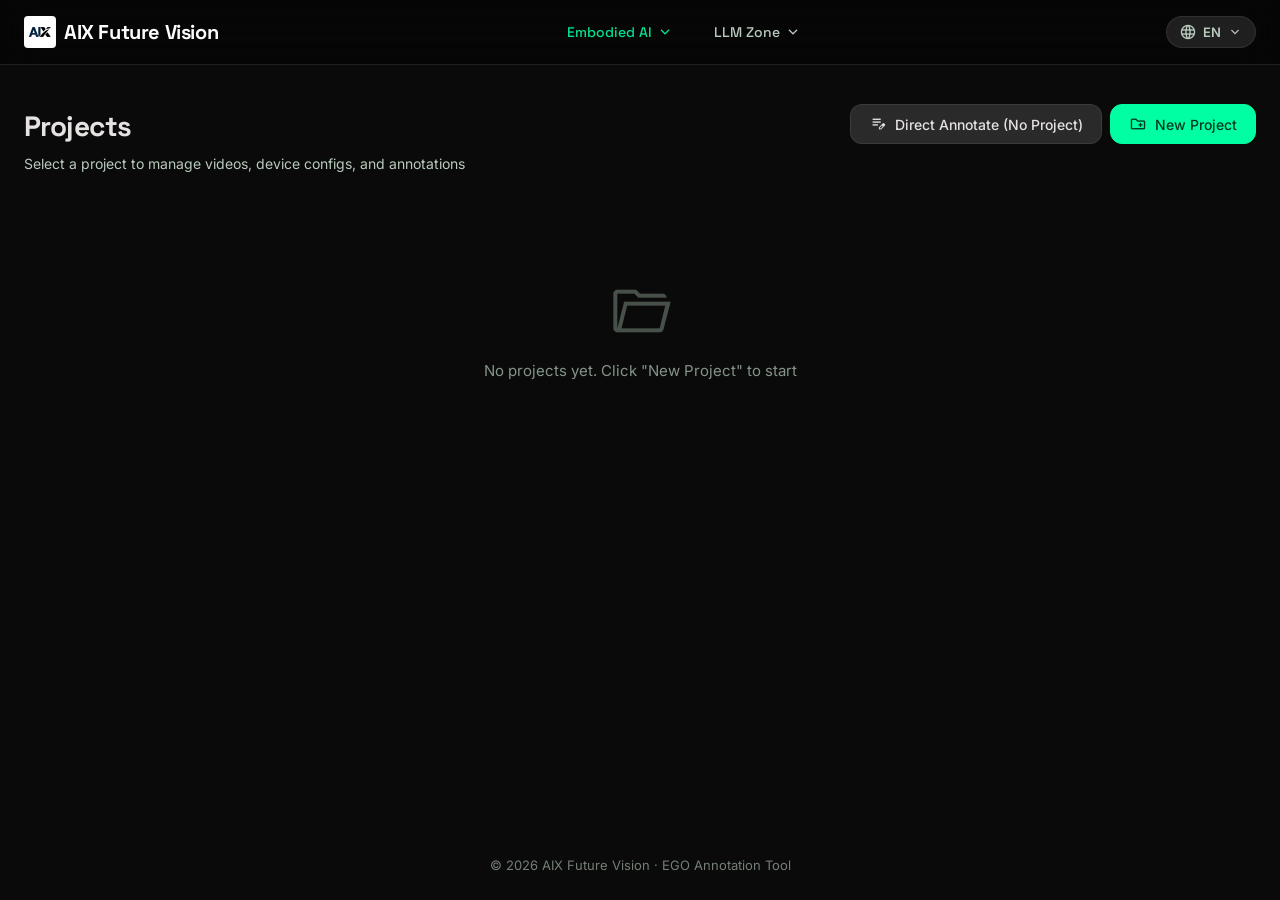
==== commit a32f2ad5: "feat(annotate): 批次中心化工作流 + 批量标注 + 元信息继承 流程向导调换为 创建批次->设置工作目录->导入轨迹->预处理->开始标注; 工作目录改批次级; 批次卡片重构 后续流程" ====
--- a/annotate.html
+++ b/annotate.html
@@ -86,8 +86,84 @@
 
   <main class="main-content annotate-main">
 
+    <!-- ===== 项目化管理面板（首屏） ===== -->
+    <div class="annotate-project-panel" id="annotateProjectPanel">
+
+      <!-- 项目列表视图 -->
+      <section class="annotate-project-view annotate-project-list-view active" id="annotateProjectListView">
+        <div class="annotate-project-view-header">
+          <div class="annotate-project-view-title">
+            <h2 data-i18n="annotate.project.list_title">项目</h2>
+            <p data-i18n="annotate.project.list_subtitle">选择项目以管理视频、设备参数与标注</p>
+          </div>
+          <div class="annotate-project-view-actions">
+            <button type="button" class="annotate-btn annotate-btn-secondary" id="annotateDirectAnnotateBtn">
+              <span class="material-symbols-outlined">edit_note</span>
+              <span data-i18n="annotate.project.direct_annotate">直接标注（无项目）</span>
+            </button>
+            <button type="button" class="annotate-btn annotate-btn-primary" id="annotateNewProjectBtn">
+              <span class="material-symbols-outlined">create_new_folder</span>
+              <span data-i18n="annotate.project.new_project">新建项目</span>
+            </button>
+          </div>
+        </div>
+        <div class="annotate-project-grid" id="annotateProjectList">
+          <!-- 项目卡片由 renderProjectList() 动态渲染 -->
+        </div>
+        <div class="annotate-project-empty" id="annotateProjectListEmpty" hidden>
+          <span class="material-symbols-outlined">folder_open</span>
+          <p data-i18n="annotate.project.empty">暂无项目，点击"新建项目"开始</p>
+        </div>
+      </section>
+
+      <!-- 新建项目表单视图 -->
+      <section class="annotate-project-view annotate-project-form-view" id="annotateNewProjectFormView">
+        <div class="annotate-project-view-header">
+          <button type="button" class="annotate-btn annotate-btn-secondary annotate-btn-sm" id="annotateNewProjectBackBtn">
+            <span class="material-symbols-outlined">arrow_back</span>
+            <span data-i18n="annotate.project.back_to_list">返回项目列表</span>
+          </button>
+          <h2 data-i18n="annotate.project.new_project_title">新建项目</h2>
+        </div>
+        <div class="annotate-project-form">
+          <div class="annotate-form-field">
+            <label for="annotateProjectName" data-i18n="annotate.project.name">项目名称</label>
+            <input type="text" id="annotateProjectName" class="annotate-input" data-i18n-attr="placeholder:annotate.project.name_placeholder">
+          </div>
+          <div class="annotate-form-field">
+            <label for="annotateProjectDataSource" data-i18n="annotate.project.data_source">数据来源</label>
+            <input type="text" id="annotateProjectDataSource" class="annotate-input" data-i18n-attr="placeholder:annotate.project.data_source_placeholder">
+          </div>
+          <div class="annotate-form-field annotate-form-field-full">
+            <label for="annotateProjectRemark" data-i18n="annotate.project.remark">备注</label>
+            <textarea id="annotateProjectRemark" class="annotate-input annotate-textarea" rows="3" data-i18n-attr="placeholder:annotate.project.remark_placeholder"></textarea>
+          </div>
+          <div class="annotate-project-form-actions">
+            <button type="button" class="annotate-btn annotate-btn-secondary" id="annotateNewProjectCancelBtn" data-i18n="annotate.modal_cancel">取消</button>
+            <button type="button" class="annotate-btn annotate-btn-primary" id="annotateNewProjectSubmitBtn" data-i18n="annotate.project.create">创建项目</button>
+          </div>
+        </div>
+      </section>
+
+      <!-- 项目详情视图（由 renderProjectDetail() 动态填充） -->
+      <section class="annotate-project-view annotate-project-detail-view" id="annotateProjectDetailView">
+      </section>
+
+      <!-- 隐藏的文件输入（单视频 / 文件夹批量导入） -->
+      <input type="file" id="annotateProjectVideoInput" accept="video/*" hidden>
+      <input type="file" id="annotateProjectFolderInput" webkitdirectory multiple hidden>
+
+      <!-- 导入进度条 -->
+      <div class="annotate-project-import-progress" id="annotateProjectImportProgress" hidden>
+        <div class="annotate-project-import-progress-bar">
+          <div class="annotate-project-import-progress-fill" id="annotateProjectImportProgressFill"></div>
+        </div>
+        <span class="annotate-project-import-progress-text" id="annotateProjectImportProgressText">0 / 0</span>
+      </div>
+    </div>
+
     <!-- 页面头部 -->
-    <header class="annotate-header">
+    <header class="annotate-header" id="annotateHeader">
       <div class="annotate-header-tag">
         <span class="material-symbols-outlined">edit_note</span>
         <span data-i18n="annotate.header_tag">EGO 数据标注工具</span>
@@ -95,6 +171,26 @@
       <h1 class="page-title" data-i18n-html="annotate.title_full">EGO 数据 <span class="text-gradient">标注工具</span></h1>
       <p class="page-subtitle" data-i18n="annotate.subtitle">上传 EGO 视频，逐帧完成手部检测、关键点、动作分割、手物交互标注，导出标准训练数据集。</p>
     </header>
+
+    <!-- 批量标注导航条（仅批量标注模式显示） -->
+    <div class="annotate-batch-nav" id="annotateBatchNav" hidden>
+      <button type="button" class="annotate-btn annotate-btn-secondary annotate-btn-sm" id="annotateBatchPrevBtn" title="上一个视频">
+        <span class="material-symbols-outlined">chevron_left</span>
+        <span data-i18n="annotate.batch_nav_prev">上一个</span>
+      </button>
+      <div class="annotate-batch-nav-info">
+        <span class="annotate-batch-nav-name" id="annotateBatchNavName">—</span>
+        <span class="annotate-batch-nav-progress" id="annotateBatchNavProgress">0 / 0</span>
+        <span class="annotate-batch-nav-status" id="annotateBatchNavStatus">—</span>
+      </div>
+      <button type="button" class="annotate-btn annotate-btn-primary annotate-btn-sm" id="annotateBatchNextBtn" title="下一个视频">
+        <span data-i18n="annotate.batch_nav_next">下一个</span>
+        <span class="material-symbols-outlined">chevron_right</span>
+      </button>
+      <button type="button" class="annotate-btn annotate-btn-danger annotate-btn-sm" id="annotateBatchExitBtn" title="退出批量标注">
+        <span class="material-symbols-outlined">close</span>
+      </button>
+    </div>
 
     <!-- 步骤指示器 -->
     <div class="annotate-steps" id="annotateSteps">
@@ -158,44 +254,50 @@
         </div>
       </div>
 
-      <!-- 步骤 2：元信息 -->
+      <!-- 步骤 2：元信息（阶段 5：替换为 meta_info 8 个字段） -->
       <div class="annotate-step-2" id="annotateStep2">
         <div class="annotate-form-grid">
           <div class="annotate-form-field">
-            <label for="annotateSceneType" data-i18n="annotate.meta_scene_type">场景类型</label>
-            <select id="annotateSceneType" class="annotate-input">
-              <option value="" data-i18n="annotate.meta_scene_placeholder">请选择场景</option>
-              <option value="office" data-i18n="annotate.scene_office">办公场景</option>
-              <option value="factory" data-i18n="annotate.scene_factory">工厂组装</option>
-              <option value="food" data-i18n="annotate.scene_food">食品加工</option>
-              <option value="home" data-i18n="annotate.scene_home">居家生活</option>
-              <option value="precision" data-i18n="annotate.scene_precision">精密操作</option>
-              <option value="other" data-i18n="annotate.scene_other">其他</option>
+            <label for="annotateMetaDataSource" data-i18n="annotate.meta_info.data_source">数据来源 (data_source)</label>
+            <input type="text" id="annotateMetaDataSource" class="annotate-input" data-i18n-attr="placeholder:annotate.meta_info.data_source_placeholder">
+          </div>
+          <div class="annotate-form-field">
+            <label for="annotateMetaTrajectoryIndex" data-i18n="annotate.meta_info.trajectory_index">轨迹编号 (trajectory_index)</label>
+            <input type="text" id="annotateMetaTrajectoryIndex" class="annotate-input" placeholder="traj_001" data-i18n-attr="placeholder:annotate.meta_info.trajectory_index_placeholder">
+          </div>
+          <div class="annotate-form-field">
+            <label for="annotateMetaFps" data-i18n="annotate.meta_info.fps">FPS</label>
+            <input type="number" id="annotateMetaFps" class="annotate-input" min="1" max="240" step="any" value="30">
+          </div>
+          <div class="annotate-form-field">
+            <label for="annotateMetaNumFrames" data-i18n="annotate.meta_info.num_frames">总帧数 (num_frames)</label>
+            <input type="number" id="annotateMetaNumFrames" class="annotate-input" min="0" step="1" value="0">
+          </div>
+          <div class="annotate-form-field">
+            <label for="annotateMetaFrameName" data-i18n="annotate.meta_info.frame_name">相机名称列表 (frame_name)</label>
+            <input type="text" id="annotateMetaFrameName" class="annotate-input" placeholder="cam_0, cam_1, ..." data-i18n-attr="placeholder:annotate.meta_info.frame_name_placeholder">
+          </div>
+          <div class="annotate-form-field">
+            <label for="annotateMetaInstructionSubCamera" data-i18n="annotate.meta_info.instruction_sub_camera">主相机 (instruction_sub_camera)</label>
+            <input type="text" id="annotateMetaInstructionSubCamera" class="annotate-input" placeholder="cam_0" data-i18n-attr="placeholder:annotate.meta_info.instruction_sub_camera_placeholder">
+          </div>
+          <div class="annotate-form-field">
+            <label for="annotateMetaTaskSuccess" data-i18n="annotate.meta_info.task_success">任务成功 (task_success)</label>
+            <label class="annotate-checkbox-wrap">
+              <input type="checkbox" id="annotateMetaTaskSuccess" checked>
+              <span data-i18n="annotate.meta_info.task_success_default">默认 True</span>
+            </label>
+          </div>
+          <div class="annotate-form-field">
+            <label for="annotateMetaTaskHorizon" data-i18n="annotate.meta_info.task_horizon">任务时长类型 (task_horizon)</label>
+            <select id="annotateMetaTaskHorizon" class="annotate-input">
+              <option value="NA" data-i18n="annotate.meta_info.task_horizon_na">NA</option>
+              <option value="short" data-i18n="annotate.meta_info.task_horizon_short">short</option>
+              <option value="long" data-i18n="annotate.meta_info.task_horizon_long">long</option>
             </select>
           </div>
-          <div class="annotate-form-field">
-            <label for="annotateDevice" data-i18n="annotate.meta_device">采集设备</label>
-            <input type="text" id="annotateDevice" class="annotate-input" placeholder="如：GoPro Hero 11 / RealSense D455" data-i18n-attr="placeholder:annotate.meta_device_placeholder">
-          </div>
-          <div class="annotate-form-field">
-            <label for="annotateCollector" data-i18n="annotate.meta_collector">采集人</label>
-            <input type="text" id="annotateCollector" class="annotate-input" placeholder="采集人姓名" data-i18n-attr="placeholder:annotate.meta_collector_placeholder">
-          </div>
-          <div class="annotate-form-field">
-            <label for="annotateDate" data-i18n="annotate.meta_date">采集日期</label>
-            <input type="date" id="annotateDate" class="annotate-input">
-          </div>
-          <div class="annotate-form-field">
-            <label for="annotateFps" data-i18n="annotate.meta_fps">FPS</label>
-            <input type="number" id="annotateFps" class="annotate-input" min="1" max="240" value="30">
-          </div>
-          <div class="annotate-form-field">
-            <label for="annotateResolution" data-i18n="annotate.meta_resolution">分辨率</label>
-            <input type="text" id="annotateResolution" class="annotate-input" placeholder="自动检测" readonly data-i18n-attr="placeholder:annotate.meta_resolution_placeholder">
-          </div>
-          <div class="annotate-form-field annotate-form-field-full">
-            <label for="annotateRemark" data-i18n="annotate.meta_remark">备注</label>
-            <textarea id="annotateRemark" class="annotate-input annotate-textarea" rows="3" placeholder="场景描述、操作任务、特殊说明等" data-i18n-attr="placeholder:annotate.meta_remark_placeholder"></textarea>
+          <div class="annotate-form-field annotate-form-field-full annotate-meta-info-hint">
+            <p data-i18n="annotate.meta_info.hint">项目模式下，data_source / trajectory_index / frame_name / instruction_sub_camera 从项目配置自动带入；fps / num_frames 由视频自动检测。</p>
           </div>
         </div>
       </div>
@@ -523,6 +625,7 @@
 
   <script src="js/config.js"></script>
   <script src="js/i18n.js"></script>
+  <script src="js/annotate-process.js"></script>
   <script src="js/annotate.js"></script>
   <script src="js/annotate-canvas.js"></script>
   <script src="js/annotate-export.js"></script>
--- a/css/style.css
+++ b/css/style.css
@@ -3191,6 +3191,70 @@
   border-top: 1px solid rgba(255, 255, 255, 0.06);
 }
 
+/* ===== Modal 表单（批次选择等） ===== */
+.annotate-modal-form {
+  display: flex;
+  flex-direction: column;
+  gap: var(--spacing-md);
+}
+
+.annotate-modal-hint {
+  margin: 0;
+  padding: var(--spacing-sm) var(--spacing-md);
+  background: rgba(74, 158, 255, 0.08);
+  border-left: 3px solid #4a9eff;
+  border-radius: var(--radius-sm);
+  color: var(--color-on-surface-variant);
+  font-size: 13px;
+  line-height: 1.5;
+}
+
+.annotate-modal-field {
+  display: flex;
+  flex-direction: column;
+  gap: var(--spacing-xs);
+}
+
+.annotate-modal-field label {
+  font-size: 13px;
+  font-weight: 600;
+  color: var(--color-on-surface);
+}
+
+.annotate-modal-select {
+  width: 100%;
+  padding: var(--spacing-sm) var(--spacing-md);
+  background: rgba(28, 28, 28, 0.6);
+  border: 1.5px solid rgba(255, 255, 255, 0.1);
+  border-radius: var(--radius-md);
+  color: var(--color-on-surface);
+  font-family: inherit;
+  font-size: 14px;
+  cursor: pointer;
+  transition: border-color 0.2s ease, box-shadow 0.2s ease;
+  appearance: none;
+  -webkit-appearance: none;
+  background-image: url("data:image/svg+xml,%3Csvg xmlns='http://www.w3.org/2000/svg' width='12' height='12' viewBox='0 0 24 24' fill='none' stroke='%23849588' stroke-width='2' stroke-linecap='round' stroke-linejoin='round'%3E%3Cpolyline points='6 9 12 15 18 9'%3E%3C/polyline%3E%3C/svg%3E");
+  background-repeat: no-repeat;
+  background-position: right 12px center;
+  padding-right: 36px;
+}
+
+.annotate-modal-select:hover {
+  border-color: rgba(255, 255, 255, 0.2);
+}
+
+.annotate-modal-select:focus {
+  outline: none;
+  border-color: var(--color-primary);
+  box-shadow: 0 0 0 2px rgba(0, 255, 163, 0.15);
+}
+
+.annotate-modal-select option {
+  background: var(--color-surface-container);
+  color: var(--color-on-surface);
+}
+
 /* ===== 响应式：annotate 页面 ===== */
 @media (max-width: 1200px) {
   .annotate-workspace {
@@ -3287,3 +3351,2048 @@
   }
 }
 
+/* ========================================
+   EGO 标注工具 - 项目化管理面板样式（阶段 6）
+   ======================================== */
+
+/* ===== 项目面板容器 ===== */
+.annotate-project-panel {
+  width: 100%;
+}
+
+.annotate-project-view {
+  display: none;
+  animation: annotate-fade-in 0.2s ease;
+}
+
+.annotate-project-view.active {
+  display: block;
+}
+
+@keyframes annotate-fade-in {
+  from { opacity: 0; transform: translateY(4px); }
+  to { opacity: 1; transform: translateY(0); }
+}
+
+/* ===== 项目视图头部 ===== */
+.annotate-project-view-header {
+  display: flex;
+  justify-content: space-between;
+  align-items: flex-start;
+  flex-wrap: wrap;
+  gap: var(--spacing-md);
+  margin-bottom: var(--spacing-lg);
+}
+
+.annotate-project-view-title h2 {
+  font-family: var(--font-display);
+  font-size: 28px;
+  font-weight: 700;
+  color: var(--color-on-surface);
+  margin-bottom: var(--spacing-xs);
+  letter-spacing: -0.02em;
+}
+
+.annotate-project-view-title p {
+  font-size: 14px;
+  color: var(--color-on-surface-variant);
+}
+
+.annotate-project-view-actions {
+  display: flex;
+  gap: var(--spacing-sm);
+  flex-wrap: wrap;
+}
+
+/* ===== 项目列表（卡片网格） ===== */
+.annotate-project-grid {
+  display: grid;
+  grid-template-columns: repeat(auto-fill, minmax(320px, 1fr));
+  gap: var(--spacing-md);
+}
+
+.annotate-project-card {
+  background: rgba(18, 18, 18, 0.7);
+  backdrop-filter: blur(20px);
+  -webkit-backdrop-filter: blur(20px);
+  border: 1px solid rgba(255, 255, 255, 0.1);
+  border-radius: var(--radius-lg);
+  padding: var(--spacing-lg);
+  cursor: pointer;
+  transition: all 0.2s ease;
+  position: relative;
+  display: flex;
+  flex-direction: column;
+  gap: var(--spacing-sm);
+}
+
+.annotate-project-card:hover {
+  border-color: rgba(0, 255, 163, 0.4);
+  background: rgba(28, 28, 28, 0.85);
+  transform: translateY(-2px);
+  box-shadow: 0 8px 24px rgba(0, 0, 0, 0.4);
+}
+
+.annotate-project-card-header {
+  display: flex;
+  justify-content: space-between;
+  align-items: flex-start;
+  gap: var(--spacing-sm);
+}
+
+.annotate-project-card-name {
+  font-family: var(--font-display);
+  font-size: 18px;
+  font-weight: 600;
+  color: var(--color-on-surface);
+  word-break: break-word;
+  flex: 1;
+}
+
+.annotate-project-card-delete {
+  background: transparent;
+  border: none;
+  color: var(--color-outline);
+  cursor: pointer;
+  padding: 4px;
+  border-radius: var(--radius-sm);
+  transition: all 0.2s ease;
+  flex-shrink: 0;
+}
+
+.annotate-project-card-delete:hover {
+  color: var(--color-error);
+  background: rgba(255, 180, 171, 0.1);
+}
+
+.annotate-project-card-delete .material-symbols-outlined {
+  font-size: 20px;
+}
+
+.annotate-project-card-data-source {
+  font-size: 13px;
+  color: var(--color-primary);
+  font-family: var(--font-body);
+  word-break: break-all;
+}
+
+.annotate-project-card-meta {
+  display: flex;
+  gap: var(--spacing-md);
+  font-size: 12px;
+  color: var(--color-outline);
+  flex-wrap: wrap;
+}
+
+.annotate-project-card-meta span {
+  display: inline-flex;
+  align-items: center;
+  gap: 4px;
+}
+
+.annotate-project-card-meta .material-symbols-outlined {
+  font-size: 14px;
+}
+
+.annotate-project-card-remark {
+  font-size: 12px;
+  color: var(--color-on-surface-variant);
+  line-height: 1.5;
+  margin-top: var(--spacing-xs);
+  display: -webkit-box;
+  -webkit-line-clamp: 2;
+  -webkit-box-orient: vertical;
+  overflow: hidden;
+}
+
+.annotate-project-card-created {
+  font-size: 11px;
+  color: var(--color-outline);
+  margin-top: auto;
+  padding-top: var(--spacing-sm);
+  border-top: 1px solid rgba(255, 255, 255, 0.05);
+}
+
+/* ===== 项目空状态 ===== */
+.annotate-project-empty {
+  text-align: center;
+  padding: var(--spacing-xxl) var(--spacing-lg);
+  color: var(--color-outline);
+}
+
+.annotate-project-empty .material-symbols-outlined {
+  font-size: 64px;
+  margin-bottom: var(--spacing-md);
+  opacity: 0.5;
+}
+
+.annotate-project-empty p {
+  font-size: 15px;
+}
+
+/* ===== 新建项目表单 ===== */
+.annotate-project-form {
+  background: rgba(18, 18, 18, 0.7);
+  backdrop-filter: blur(20px);
+  -webkit-backdrop-filter: blur(20px);
+  border: 1px solid rgba(255, 255, 255, 0.1);
+  border-radius: var(--radius-lg);
+  padding: var(--spacing-lg);
+  max-width: 640px;
+  display: flex;
+  flex-direction: column;
+  gap: var(--spacing-md);
+}
+
+.annotate-project-form-actions {
+  display: flex;
+  gap: var(--spacing-sm);
+  justify-content: flex-end;
+  margin-top: var(--spacing-sm);
+}
+
+/* ===== 项目详情视图 ===== */
+.annotate-project-detail-view.active {
+  display: flex;
+  flex-direction: column;
+  gap: var(--spacing-lg);
+  padding: var(--spacing-lg);
+  max-width: 1400px;
+  margin: 0 auto;
+  width: 100%;
+}
+
+.annotate-project-detail-header {
+  display: flex;
+  align-items: flex-start;
+  gap: var(--spacing-md);
+  flex-wrap: wrap;
+  padding-bottom: var(--spacing-md);
+  border-bottom: 1px solid rgba(255, 255, 255, 0.08);
+}
+
+.annotate-project-detail-info {
+  flex: 1;
+  min-width: 0;
+}
+
+.annotate-project-detail-name {
+  font-family: var(--font-display);
+  font-size: 24px;
+  font-weight: 700;
+  color: var(--color-on-surface);
+  margin: 0 0 var(--spacing-xs) 0;
+  line-height: 1.3;
+  word-break: break-word;
+}
+
+.annotate-project-detail-meta {
+  display: flex;
+  align-items: center;
+  gap: var(--spacing-md);
+  flex-wrap: wrap;
+  font-size: 13px;
+  color: var(--color-on-surface-variant);
+}
+
+.annotate-project-detail-source,
+.annotate-project-detail-remark {
+  display: inline-flex;
+  align-items: center;
+  gap: 4px;
+}
+
+.annotate-project-detail-source .material-symbols-outlined,
+.annotate-project-detail-remark .material-symbols-outlined {
+  font-size: 16px;
+  color: var(--color-outline);
+}
+
+/* 保留旧类名兼容 */
+.annotate-project-detail-title {
+  flex: 1;
+  min-width: 0;
+}
+
+.annotate-project-detail-title h2 {
+  font-family: var(--font-display);
+  font-size: 24px;
+  font-weight: 700;
+  color: var(--color-on-surface);
+  margin-bottom: var(--spacing-xs);
+}
+
+.annotate-project-detail-title .annotate-project-card-data-source {
+  font-size: 13px;
+}
+
+/* ===== 流程向导条（Process Wizard） ===== */
+.annotate-process-wizard {
+  margin: var(--spacing-md) 0;
+  padding: var(--spacing-md) var(--spacing-lg);
+  background: rgba(18, 18, 18, 0.7);
+  backdrop-filter: blur(20px);
+  -webkit-backdrop-filter: blur(20px);
+  border: 1px solid rgba(255, 255, 255, 0.1);
+  border-radius: var(--radius-lg);
+}
+
+.annotate-process-wizard-title {
+  display: flex;
+  align-items: center;
+  gap: var(--spacing-sm);
+  font-family: var(--font-display);
+  font-size: 14px;
+  font-weight: 600;
+  color: var(--color-on-surface-variant);
+  margin-bottom: var(--spacing-md);
+  text-transform: uppercase;
+  letter-spacing: 0.5px;
+}
+
+.annotate-process-wizard-title .material-symbols-outlined {
+  font-size: 18px;
+  color: var(--color-primary);
+}
+
+.annotate-process-wizard-steps {
+  display: flex;
+  align-items: stretch;
+  gap: var(--spacing-xs);
+  /* 5 步流程在窄屏可能拥挤，允许横向滚动兜底 */
+  overflow-x: auto;
+  scrollbar-width: thin;
+}
+
+/* 窄屏（< 1100px）：让步骤不收缩太厉害，允许横向滚动 */
+@media (max-width: 1100px) {
+  .annotate-process-wizard-steps .annotate-wizard-step {
+    flex: 0 0 auto;
+    min-width: 140px;
+  }
+}
+
+/* 步骤卡片基础样式 */
+.annotate-wizard-step {
+  flex: 1;
+  min-width: 0;
+  display: flex;
+  align-items: center;
+  gap: var(--spacing-sm);
+  padding: var(--spacing-sm) var(--spacing-md);
+  background: rgba(28, 28, 28, 0.6);
+  border: 1.5px solid rgba(255, 255, 255, 0.08);
+  border-radius: var(--radius-md);
+  cursor: pointer;
+  text-align: left;
+  font-family: inherit;
+  color: var(--color-on-surface-variant);
+  transition: background 0.2s ease, border-color 0.2s ease, transform 0.15s ease;
+}
+
+.annotate-wizard-step:hover {
+  background: rgba(40, 40, 40, 0.8);
+  transform: translateY(-1px);
+}
+
+.annotate-wizard-step:active {
+  transform: translateY(0);
+}
+
+.annotate-wizard-step-num {
+  display: inline-flex;
+  align-items: center;
+  justify-content: center;
+  width: 28px;
+  height: 28px;
+  border-radius: var(--radius-full);
+  font-size: 16px;
+  font-weight: 700;
+  flex-shrink: 0;
+  background: rgba(255, 255, 255, 0.06);
+  color: var(--color-outline);
+}
+
+.annotate-wizard-step-body {
+  display: flex;
+  flex-direction: column;
+  gap: 2px;
+  min-width: 0;
+}
+
+.annotate-wizard-step-title {
+  font-family: var(--font-display);
+  font-size: 13px;
+  font-weight: 600;
+  color: var(--color-on-surface);
+  white-space: nowrap;
+  overflow: hidden;
+  text-overflow: ellipsis;
+}
+
+.annotate-wizard-step-status {
+  font-size: 12px;
+  color: var(--color-outline);
+  white-space: nowrap;
+  overflow: hidden;
+  text-overflow: ellipsis;
+}
+
+/* 步骤箭头 */
+.annotate-wizard-arrow {
+  display: flex;
+  align-items: center;
+  justify-content: center;
+  color: var(--color-outline);
+  font-size: 18px;
+  flex-shrink: 0;
+  padding: 0 2px;
+  opacity: 0.6;
+}
+
+/* 状态：已完成（绿色） */
+.annotate-wizard-step-done {
+  border-color: var(--color-primary);
+  background: rgba(0, 255, 163, 0.06);
+}
+
+.annotate-wizard-step-done .annotate-wizard-step-num {
+  background: var(--color-primary);
+  color: var(--color-on-primary);
+}
+
+.annotate-wizard-step-done .annotate-wizard-step-title,
+.annotate-wizard-step-done .annotate-wizard-step-status {
+  color: var(--color-primary);
+}
+
+/* 状态：当前（蓝色高亮） */
+.annotate-wizard-step-current {
+  border-color: #4a9eff;
+  background: rgba(74, 158, 255, 0.08);
+  box-shadow: 0 0 0 1px rgba(74, 158, 255, 0.2);
+}
+
+.annotate-wizard-step-current .annotate-wizard-step-num {
+  background: #4a9eff;
+  color: #ffffff;
+}
+
+.annotate-wizard-step-current .annotate-wizard-step-title,
+.annotate-wizard-step-current .annotate-wizard-step-status {
+  color: #4a9eff;
+}
+
+/* 状态：跳过（灰色） */
+.annotate-wizard-step-skip {
+  border-color: rgba(255, 255, 255, 0.06);
+  background: rgba(20, 20, 20, 0.4);
+  opacity: 0.75;
+}
+
+.annotate-wizard-step-skip .annotate-wizard-step-num {
+  background: rgba(255, 255, 255, 0.04);
+  color: var(--color-outline);
+}
+
+.annotate-wizard-step-skip .annotate-wizard-step-title {
+  color: var(--color-on-surface-variant);
+}
+
+.annotate-wizard-step-skip .annotate-wizard-step-status {
+  color: var(--color-outline);
+}
+
+/* 状态：未完成/待处理（灰色，比 skip 更暗） */
+.annotate-wizard-step-pending {
+  border-color: rgba(255, 255, 255, 0.05);
+  opacity: 0.55;
+}
+
+.annotate-wizard-step-pending:hover {
+  opacity: 0.8;
+}
+
+/* 步骤 ④ CTA 特殊样式（蓝色实心按钮） */
+.annotate-wizard-step-cta.annotate-wizard-step-current {
+  background: #4a9eff;
+  border-color: #4a9eff;
+  box-shadow: 0 4px 12px rgba(74, 158, 255, 0.3);
+}
+
+.annotate-wizard-step-cta.annotate-wizard-step-current .annotate-wizard-step-num {
+  background: rgba(255, 255, 255, 0.25);
+  color: #ffffff;
+}
+
+.annotate-wizard-step-cta.annotate-wizard-step-current .annotate-wizard-step-title {
+  color: #ffffff;
+  font-size: 14px;
+}
+
+.annotate-wizard-step-cta.annotate-wizard-step-current .annotate-wizard-step-status {
+  color: rgba(255, 255, 255, 0.9);
+  font-weight: 600;
+}
+
+.annotate-wizard-step-cta.annotate-wizard-step-current:hover {
+  background: #3a8eff;
+  transform: translateY(-1px);
+}
+
+/* 面板高亮动画（点击步骤后） */
+.annotate-wizard-highlight {
+  animation: annotate-wizard-flash 1.5s ease;
+}
+
+@keyframes annotate-wizard-flash {
+  0% { box-shadow: 0 0 0 0 rgba(74, 158, 255, 0); }
+  20% { box-shadow: 0 0 0 4px rgba(74, 158, 255, 0.4); }
+  100% { box-shadow: 0 0 0 0 rgba(74, 158, 255, 0); }
+}
+
+/* 响应式：窄屏垂直排列 */
+@media (max-width: 768px) {
+  .annotate-process-wizard-steps {
+    flex-direction: column;
+    gap: var(--spacing-sm);
+  }
+
+  .annotate-wizard-step {
+    width: 100%;
+    flex: none;
+  }
+
+  .annotate-wizard-arrow {
+    transform: rotate(90deg);
+    padding: 2px 0;
+  }
+}
+
+/* ===== 折叠面板（Accordion） ===== */
+.annotate-accordion {
+  background: rgba(18, 18, 18, 0.7);
+  backdrop-filter: blur(20px);
+  -webkit-backdrop-filter: blur(20px);
+  border: 1px solid rgba(255, 255, 255, 0.1);
+  border-radius: var(--radius-lg);
+  overflow: hidden;
+}
+
+.annotate-accordion-item {
+  border-bottom: 1px solid rgba(255, 255, 255, 0.05);
+}
+
+.annotate-accordion-item:last-child {
+  border-bottom: none;
+}
+
+.annotate-accordion-header {
+  display: flex;
+  align-items: center;
+  gap: var(--spacing-sm);
+  padding: var(--spacing-md) var(--spacing-lg);
+  cursor: pointer;
+  user-select: none;
+  background: rgba(28, 28, 28, 0.5);
+  transition: background 0.2s ease;
+  width: 100%;
+  border: none;
+  text-align: left;
+  font-family: inherit;
+}
+
+.annotate-accordion-header:hover {
+  background: rgba(40, 40, 40, 0.7);
+}
+
+.annotate-accordion-header .material-symbols-outlined:first-child {
+  color: var(--color-primary);
+  font-size: 22px;
+}
+
+.annotate-accordion-header > span:not(.material-symbols-outlined):not(.annotate-accordion-count):not(.annotate-accordion-arrow) {
+  font-family: var(--font-display);
+  font-size: 16px;
+  font-weight: 600;
+  color: var(--color-on-surface);
+  flex: 1;
+}
+
+.annotate-accordion-count {
+  background: rgba(var(--color-primary-rgb, 99, 102, 241), 0.15);
+  color: var(--color-primary);
+  font-size: 12px;
+  font-weight: 600;
+  padding: 2px 8px;
+  border-radius: 10px;
+  min-width: 20px;
+  text-align: center;
+}
+
+.annotate-accordion-header .annotate-accordion-arrow {
+  color: var(--color-outline);
+  font-size: 20px;
+  transition: transform 0.2s ease;
+}
+
+.annotate-accordion-header.collapsed .annotate-accordion-arrow {
+  transform: rotate(-90deg);
+}
+
+.annotate-accordion-body {
+  padding: var(--spacing-lg);
+  border-top: 1px solid rgba(255, 255, 255, 0.05);
+}
+
+.annotate-accordion-body.collapsed {
+  display: none;
+}
+
+.annotate-accordion-actions {
+  display: flex;
+  gap: var(--spacing-sm);
+  flex-wrap: wrap;
+  margin-bottom: var(--spacing-md);
+  padding-bottom: var(--spacing-md);
+  border-bottom: 1px dashed rgba(255, 255, 255, 0.08);
+}
+
+/* ===== 视频列表 ===== */
+.annotate-video-grid {
+  display: grid;
+  grid-template-columns: repeat(auto-fill, minmax(280px, 1fr));
+  gap: var(--spacing-md);
+}
+
+.annotate-video-card {
+  background: rgba(28, 28, 28, 0.6);
+  border: 1px solid rgba(255, 255, 255, 0.08);
+  border-radius: var(--radius-md);
+  overflow: hidden;
+  transition: all 0.2s ease;
+  display: flex;
+  flex-direction: column;
+}
+
+.annotate-video-card:hover {
+  border-color: rgba(0, 255, 163, 0.3);
+  transform: translateY(-2px);
+  box-shadow: 0 6px 18px rgba(0, 0, 0, 0.3);
+}
+
+.annotate-video-thumb {
+  position: relative;
+  width: 100%;
+  aspect-ratio: 16 / 9;
+  background: var(--color-surface-container);
+  overflow: hidden;
+}
+
+.annotate-video-thumb img {
+  width: 100%;
+  height: 100%;
+  object-fit: cover;
+  display: block;
+}
+
+.annotate-video-thumb .annotate-video-thumb-placeholder {
+  display: flex;
+  align-items: center;
+  justify-content: center;
+  width: 100%;
+  height: 100%;
+  color: var(--color-outline);
+}
+
+.annotate-video-thumb-placeholder .material-symbols-outlined {
+  font-size: 48px;
+  opacity: 0.5;
+}
+
+.annotate-video-thumb-overlay {
+  position: absolute;
+  inset: 0;
+  background: linear-gradient(180deg, rgba(0,0,0,0) 50%, rgba(0,0,0,0.8) 100%);
+  display: flex;
+  align-items: flex-end;
+  justify-content: center;
+  padding: var(--spacing-sm);
+  opacity: 0;
+  transition: opacity 0.2s ease;
+}
+
+.annotate-video-card:hover .annotate-video-thumb-overlay {
+  opacity: 1;
+}
+
+.annotate-video-thumb-duration {
+  position: absolute;
+  top: var(--spacing-xs);
+  right: var(--spacing-xs);
+  background: rgba(0, 0, 0, 0.75);
+  color: #fff;
+  font-size: 11px;
+  padding: 2px 6px;
+  border-radius: var(--radius-sm);
+  font-family: var(--font-body);
+}
+
+.annotate-video-info {
+  padding: var(--spacing-sm) var(--spacing-md);
+  display: flex;
+  flex-direction: column;
+  gap: 4px;
+  flex: 1;
+}
+
+.annotate-video-name {
+  font-size: 13px;
+  font-weight: 600;
+  color: var(--color-on-surface);
+  white-space: nowrap;
+  overflow: hidden;
+  text-overflow: ellipsis;
+}
+
+.annotate-video-meta {
+  display: flex;
+  gap: var(--spacing-sm);
+  font-size: 11px;
+  color: var(--color-outline);
+  flex-wrap: wrap;
+}
+
+.annotate-video-traj {
+  display: inline-block;
+  font-size: 11px;
+  padding: 2px 6px;
+  background: rgba(0, 255, 163, 0.1);
+  color: var(--color-primary);
+  border-radius: var(--radius-sm);
+  font-family: var(--font-body);
+}
+
+.annotate-video-actions {
+  display: flex;
+  gap: var(--spacing-xs);
+  padding: 0 var(--spacing-md) var(--spacing-sm);
+  justify-content: space-between;
+  align-items: center;
+}
+
+/* ===== 轨迹卡片自定义标签 ===== */
+.annotate-video-tag-label {
+  background: rgba(255, 152, 0, 0.15);
+  color: #ff9800;
+  border: 1px solid rgba(255, 152, 0, 0.3);
+}
+
+.annotate-tag-editor {
+  display: flex;
+  flex-direction: column;
+  gap: var(--spacing-sm);
+}
+
+.annotate-tag-row {
+  display: flex;
+  gap: var(--spacing-sm);
+  align-items: center;
+}
+
+.annotate-tag-row .annotate-input {
+  flex: 1;
+}
+
+.annotate-tag-add-btn {
+  margin-top: var(--spacing-sm);
+}
+
+/* ===== 导入进度条 ===== */
+.annotate-project-import-progress {
+  position: fixed;
+  bottom: var(--spacing-lg);
+  left: 50%;
+  transform: translateX(-50%);
+  background: rgba(18, 18, 18, 0.95);
+  backdrop-filter: blur(20px);
+  -webkit-backdrop-filter: blur(20px);
+  border: 1px solid rgba(0, 255, 163, 0.3);
+  border-radius: var(--radius-lg);
+  padding: var(--spacing-md) var(--spacing-lg);
+  display: flex;
+  align-items: center;
+  gap: var(--spacing-md);
+  min-width: 320px;
+  z-index: 200;
+  box-shadow: 0 8px 32px rgba(0, 0, 0, 0.5);
+}
+
+.annotate-project-import-progress[hidden] {
+  display: none;
+}
+
+.annotate-project-import-progress-bar {
+  flex: 1;
+  height: 6px;
+  background: var(--color-surface-container-high);
+  border-radius: var(--radius-full);
+  overflow: hidden;
+}
+
+.annotate-project-import-progress-fill {
+  height: 100%;
+  background: linear-gradient(90deg, var(--color-primary) 0%, var(--color-primary-fixed) 100%);
+  width: 0%;
+  transition: width 0.3s ease;
+  border-radius: var(--radius-full);
+}
+
+.annotate-project-import-progress-text {
+  font-size: 12px;
+  color: var(--color-on-surface-variant);
+  font-family: var(--font-body);
+  white-space: nowrap;
+}
+
+/* ===== 工作目录设置区 ===== */
+.annotate-work-dir-section {
+  display: flex;
+  flex-direction: column;
+  gap: var(--spacing-sm);
+  padding: var(--spacing-md);
+  background: rgba(255, 255, 255, 0.02);
+  border: 1px solid rgba(255, 255, 255, 0.06);
+  border-radius: 8px;
+}
+
+.annotate-work-dir-header {
+  display: flex;
+  align-items: center;
+  gap: var(--spacing-sm);
+  flex-wrap: wrap;
+}
+
+.annotate-work-dir-header .material-symbols-outlined {
+  font-size: 20px;
+  color: var(--color-primary);
+}
+
+.annotate-work-dir-label {
+  font-family: var(--font-display);
+  font-size: 14px;
+  font-weight: 600;
+  color: var(--color-on-surface);
+}
+
+.annotate-work-dir-name {
+  font-family: var(--font-body);
+  font-size: 13px;
+  color: var(--color-on-surface);
+  padding: 2px 8px;
+  background: rgba(76, 175, 80, 0.12);
+  border: 1px solid rgba(76, 175, 80, 0.3);
+  border-radius: 4px;
+  max-width: 320px;
+  overflow: hidden;
+  text-overflow: ellipsis;
+  white-space: nowrap;
+}
+
+.annotate-work-dir-name.not-set {
+  color: var(--color-on-surface-variant);
+  background: rgba(255, 255, 255, 0.04);
+  border-color: rgba(255, 255, 255, 0.08);
+  font-style: italic;
+}
+
+.annotate-work-dir-hint {
+  font-size: 12px;
+  color: var(--color-on-surface-variant);
+  font-family: var(--font-body);
+  line-height: 1.5;
+}
+
+.annotate-work-dir-actions {
+  display: flex;
+  align-items: center;
+  gap: var(--spacing-sm);
+  flex-wrap: wrap;
+}
+
+.annotate-work-dir-warn {
+  font-size: 12px;
+  color: #ffa726;
+  font-family: var(--font-body);
+}
+
+/* 已预处理标签内的相对路径 */
+.annotate-video-tag-path {
+  margin-left: 4px;
+  padding-left: 6px;
+  border-left: 1px solid rgba(76, 175, 80, 0.3);
+  font-size: 11px;
+  color: rgba(76, 175, 80, 0.85);
+  max-width: 180px;
+  overflow: hidden;
+  text-overflow: ellipsis;
+  white-space: nowrap;
+  display: inline-block;
+  vertical-align: middle;
+}
+
+/* ===== 设备配置表单 ===== */
+.annotate-device-config {
+  display: flex;
+  flex-direction: column;
+  gap: var(--spacing-lg);
+}
+
+.annotate-device-section {
+  display: flex;
+  flex-direction: column;
+  gap: var(--spacing-md);
+  margin-bottom: var(--spacing-lg);
+}
+
+.annotate-device-section-title {
+  font-family: var(--font-display);
+  font-size: 14px;
+  font-weight: 600;
+  color: var(--color-primary);
+  text-transform: uppercase;
+  letter-spacing: 0.05em;
+  display: flex;
+  align-items: center;
+  gap: var(--spacing-sm);
+  padding-bottom: var(--spacing-xs);
+  border-bottom: 1px solid rgba(255, 255, 255, 0.05);
+}
+
+.annotate-device-grid {
+  display: grid;
+  grid-template-columns: repeat(auto-fill, minmax(140px, 1fr));
+  gap: var(--spacing-sm) var(--spacing-md);
+}
+
+/* 匹配 JS 中使用的类名 */
+.annotate-device-form-grid {
+  display: grid;
+  grid-template-columns: repeat(auto-fill, minmax(140px, 1fr));
+  gap: var(--spacing-sm) var(--spacing-md);
+}
+
+.annotate-device-grid-2 {
+  display: grid;
+  grid-template-columns: repeat(2, 1fr);
+  gap: var(--spacing-sm) var(--spacing-md);
+}
+
+.annotate-matrix-grid {
+  display: grid;
+  grid-template-columns: repeat(3, 1fr);
+  gap: var(--spacing-xs);
+  max-width: 320px;
+}
+
+.annotate-matrix-grid .annotate-input {
+  text-align: center;
+  padding: var(--spacing-xs) var(--spacing-sm);
+  font-size: 13px;
+  font-family: 'Consolas', 'Monaco', monospace;
+}
+
+/* 匹配 JS 中使用的外参类名 */
+.annotate-device-extrinsic {
+  display: flex;
+  gap: var(--spacing-lg);
+  flex-wrap: wrap;
+}
+
+.annotate-device-extrinsic-block {
+  display: flex;
+  flex-direction: column;
+  gap: var(--spacing-xs);
+  flex: 1;
+  min-width: 280px;
+}
+
+.annotate-device-extrinsic-label {
+  font-size: 12px;
+  font-weight: 600;
+  color: var(--color-on-surface-variant);
+  font-family: 'Consolas', 'Monaco', monospace;
+}
+
+/* 匹配 JS 中使用的矩阵/向量类名 */
+.annotate-device-matrix3 {
+  display: grid;
+  grid-template-columns: repeat(3, 1fr);
+  gap: var(--spacing-xs);
+  max-width: 360px;
+}
+
+.annotate-device-matrix3 .annotate-input {
+  text-align: center;
+  padding: var(--spacing-xs) var(--spacing-sm);
+  font-size: 13px;
+  font-family: 'Consolas', 'Monaco', monospace;
+}
+
+.annotate-device-vector3 {
+  display: grid;
+  grid-template-columns: repeat(3, 1fr);
+  gap: var(--spacing-xs);
+  max-width: 360px;
+}
+
+.annotate-device-vector3 .annotate-input {
+  text-align: center;
+  padding: var(--spacing-xs) var(--spacing-sm);
+  font-size: 13px;
+  font-family: 'Consolas', 'Monaco', monospace;
+}
+
+/* 设备配置字段标签和输入框 */
+.annotate-device-field-label {
+  display: block;
+  font-size: 11px;
+  color: var(--color-on-surface-variant);
+  margin-bottom: 3px;
+  font-family: 'Consolas', 'Monaco', monospace;
+  font-weight: 500;
+}
+
+.annotate-input-sm {
+  padding: 6px 10px;
+  font-size: 13px;
+  font-family: 'Consolas', 'Monaco', monospace;
+  width: 100%;
+  box-sizing: border-box;
+}
+
+.annotate-form-field-compact {
+  display: flex;
+  flex-direction: column;
+}
+
+/* 设备参数说明提示 */
+.annotate-device-hint {
+  background: rgba(99, 102, 241, 0.08);
+  border-left: 3px solid var(--color-primary);
+  padding: var(--spacing-sm) var(--spacing-md);
+  border-radius: 4px;
+  font-size: 12px;
+  color: var(--color-on-surface-variant);
+  line-height: 1.6;
+  margin-bottom: var(--spacing-md);
+}
+
+.annotate-device-hint code {
+  background: rgba(255, 255, 255, 0.1);
+  padding: 1px 4px;
+  border-radius: 3px;
+  font-family: 'Consolas', 'Monaco', monospace;
+  font-size: 11px;
+  color: var(--color-primary);
+}
+
+.annotate-device-actions {
+  display: flex;
+  align-items: center;
+  gap: var(--spacing-sm);
+  flex-wrap: wrap;
+}
+
+.annotate-device-hint-inline {
+  font-size: 12px;
+  color: var(--color-on-surface-variant);
+  opacity: 0.7;
+}
+
+/* 视频多选 checkbox */
+.annotate-video-checkbox {
+  position: absolute;
+  top: 8px;
+  left: 8px;
+  z-index: 2;
+  background: rgba(0, 0, 0, 0.6);
+  border-radius: 4px;
+  padding: 4px;
+}
+
+.annotate-video-checkbox input[type="checkbox"] {
+  width: 18px;
+  height: 18px;
+  cursor: pointer;
+  accent-color: var(--color-primary);
+}
+
+.annotate-video-card {
+  position: relative;
+}
+
+.annotate-video-card.selected {
+  outline: 2px solid var(--color-primary);
+  outline-offset: -2px;
+}
+
+/* 批量操作栏 */
+.annotate-batch-toolbar {
+  display: flex;
+  align-items: center;
+  gap: var(--spacing-sm);
+  flex-wrap: wrap;
+  padding: var(--spacing-sm) var(--spacing-md);
+  background: rgba(99, 102, 241, 0.1);
+  border: 1px solid rgba(99, 102, 241, 0.3);
+  border-radius: var(--radius-md);
+  margin-bottom: var(--spacing-md);
+}
+
+.annotate-batch-toolbar-info {
+  font-size: 13px;
+  color: var(--color-on-surface);
+  margin-right: auto;
+}
+
+.annotate-batch-toolbar-info strong {
+  color: var(--color-primary);
+  font-weight: 700;
+  font-size: 15px;
+}
+
+/* 匹配 JS 中使用的相机映射类名 */
+.annotate-device-frame-name {
+  display: flex;
+  flex-direction: column;
+  gap: var(--spacing-sm);
+}
+
+.annotate-device-frame-name-list {
+  display: flex;
+  flex-wrap: wrap;
+  gap: var(--spacing-xs);
+  margin-bottom: var(--spacing-sm);
+}
+
+.annotate-device-label {
+  display: block;
+  font-size: 12px;
+  color: var(--color-on-surface-variant);
+  margin-bottom: 4px;
+  font-family: var(--font-body);
+}
+
+.annotate-frame-name-row {
+  display: flex;
+  gap: var(--spacing-sm);
+  margin-bottom: var(--spacing-sm);
+}
+
+.annotate-frame-name-row .annotate-input {
+  flex: 1;
+}
+
+.annotate-frame-name-list {
+  display: flex;
+  flex-wrap: wrap;
+  gap: var(--spacing-xs);
+  margin-bottom: var(--spacing-sm);
+}
+
+.annotate-frame-name-tag {
+  display: inline-flex;
+  align-items: center;
+  gap: 4px;
+  padding: 4px 8px;
+  background: rgba(0, 255, 163, 0.1);
+  color: var(--color-primary);
+  border-radius: var(--radius-sm);
+  font-size: 12px;
+  font-family: var(--font-body);
+}
+
+.annotate-frame-name-tag .material-symbols-outlined {
+  font-size: 14px;
+  cursor: pointer;
+  opacity: 0.7;
+}
+
+.annotate-frame-name-tag .material-symbols-outlined:hover {
+  opacity: 1;
+  color: var(--color-error);
+}
+
+.annotate-main-cam-hint {
+  font-size: 11px;
+  color: var(--color-outline);
+  margin-top: 4px;
+}
+
+.annotate-main-cam-hint.error {
+  color: var(--color-error);
+}
+
+/* ===== 批次管理 ===== */
+.annotate-batch-panel {
+  display: flex;
+  flex-direction: column;
+  gap: var(--spacing-md);
+}
+
+.annotate-batch-actions {
+  display: flex;
+  gap: var(--spacing-sm);
+  flex-wrap: wrap;
+  padding-bottom: var(--spacing-sm);
+  border-bottom: 1px dashed rgba(255, 255, 255, 0.08);
+}
+
+.annotate-batch-list {
+  display: flex;
+  flex-direction: column;
+  gap: var(--spacing-sm);
+}
+
+.annotate-batch-item {
+  display: flex;
+  align-items: center;
+  gap: var(--spacing-md);
+  padding: var(--spacing-sm) var(--spacing-md);
+  background: rgba(28, 28, 28, 0.5);
+  border: 1px solid rgba(255, 255, 255, 0.05);
+  border-radius: var(--radius-md);
+  transition: all 0.2s ease;
+}
+
+.annotate-batch-item:hover {
+  background: rgba(40, 40, 40, 0.6);
+  border-color: rgba(255, 255, 255, 0.1);
+}
+
+.annotate-batch-item-info {
+  display: flex;
+  align-items: center;
+  gap: var(--spacing-md);
+  flex: 1;
+  min-width: 0;
+  flex-wrap: wrap;
+}
+
+.annotate-batch-item-id {
+  font-family: 'Consolas', 'Monaco', monospace;
+  font-size: 13px;
+  color: var(--color-primary);
+  font-weight: 600;
+}
+
+.annotate-batch-item-name {
+  font-size: 14px;
+  color: var(--color-on-surface);
+}
+
+.annotate-batch-item-meta {
+  display: inline-flex;
+  align-items: center;
+  gap: 4px;
+  font-size: 12px;
+  color: var(--color-on-surface-variant);
+}
+
+.annotate-batch-item-meta .material-symbols-outlined {
+  font-size: 14px;
+  opacity: 0.7;
+}
+
+.annotate-batch-item-delete {
+  background: transparent;
+  border: none;
+  color: var(--color-outline);
+  cursor: pointer;
+  padding: 4px;
+  border-radius: var(--radius-sm);
+  transition: all 0.2s ease;
+}
+
+.annotate-batch-item-delete:hover {
+  color: var(--color-error);
+  background: rgba(255, 180, 171, 0.1);
+}
+
+.annotate-batch-item-delete .material-symbols-outlined {
+  font-size: 18px;
+}
+
+/* ===== 批次级统计 ===== */
+.annotate-batch-stats {
+  display: flex;
+  gap: var(--spacing-md);
+  padding: var(--spacing-sm) var(--spacing-md);
+  background: rgba(28, 28, 28, 0.5);
+  border-radius: var(--radius-md);
+  margin-bottom: var(--spacing-sm);
+}
+
+.annotate-batch-stat {
+  display: flex;
+  flex-direction: column;
+  align-items: center;
+  gap: 2px;
+  flex: 1;
+}
+
+.annotate-batch-stat-label {
+  font-size: 11px;
+  color: var(--color-on-surface-variant);
+  text-transform: uppercase;
+  letter-spacing: 0.05em;
+}
+
+.annotate-batch-stat-value {
+  font-size: 20px;
+  font-weight: 700;
+  color: var(--color-primary);
+  font-family: var(--font-display);
+}
+
+/* ===== 批次卡片（含工作目录、操作按钮、视频列表） ===== */
+.annotate-batch-card {
+  background: rgba(28, 28, 28, 0.6);
+  border: 1px solid rgba(255, 255, 255, 0.08);
+  border-radius: var(--radius-md);
+  overflow: hidden;
+  transition: border-color 0.2s ease, box-shadow 0.2s ease;
+}
+
+.annotate-batch-card:hover {
+  border-color: rgba(255, 255, 255, 0.15);
+}
+
+.annotate-batch-card.expanded {
+  border-color: rgba(0, 255, 163, 0.25);
+}
+
+.annotate-batch-card.highlight {
+  border-color: var(--color-primary);
+  box-shadow: 0 0 0 2px rgba(0, 255, 163, 0.2);
+  animation: batchHighlightFade 2.5s ease 0.5s forwards;
+}
+
+@keyframes batchHighlightFade {
+  to {
+    border-color: rgba(255, 255, 255, 0.08);
+    box-shadow: 0 0 0 0 rgba(0, 255, 163, 0);
+  }
+}
+
+.annotate-batch-card-header {
+  display: flex;
+  align-items: center;
+  gap: var(--spacing-sm);
+  padding: var(--spacing-sm) var(--spacing-md);
+  background: rgba(18, 18, 18, 0.5);
+}
+
+.annotate-batch-card-toggle {
+  flex: 1;
+  display: flex;
+  align-items: center;
+  gap: var(--spacing-sm);
+  background: transparent;
+  border: none;
+  cursor: pointer;
+  color: var(--color-on-surface);
+  padding: var(--spacing-xs) 0;
+  text-align: left;
+  font-family: var(--font-body);
+  font-size: 14px;
+}
+
+.annotate-batch-card-toggle:hover {
+  color: var(--color-primary);
+}
+
+.annotate-batch-card-arrow {
+  font-size: 20px;
+  color: var(--color-outline);
+  transition: transform 0.2s ease;
+}
+
+.annotate-batch-card-id {
+  font-family: 'Consolas', 'Monaco', monospace;
+  font-size: 13px;
+  color: var(--color-primary);
+  font-weight: 600;
+}
+
+.annotate-batch-card-name {
+  font-size: 14px;
+  color: var(--color-on-surface);
+  flex: 1;
+  min-width: 0;
+  overflow: hidden;
+  text-overflow: ellipsis;
+  white-space: nowrap;
+}
+
+.annotate-batch-card-meta {
+  display: inline-flex;
+  align-items: center;
+  gap: 4px;
+  font-size: 12px;
+  color: var(--color-on-surface-variant);
+}
+
+.annotate-batch-card-meta .material-symbols-outlined {
+  font-size: 14px;
+}
+
+.annotate-batch-card-delete {
+  flex-shrink: 0;
+}
+
+.annotate-batch-card-body {
+  padding: var(--spacing-md);
+  display: flex;
+  flex-direction: column;
+  gap: var(--spacing-md);
+  border-top: 1px dashed rgba(255, 255, 255, 0.06);
+}
+
+.annotate-batch-workdir {
+  display: flex;
+  align-items: center;
+  gap: var(--spacing-sm);
+  flex-wrap: wrap;
+  padding: var(--spacing-sm) var(--spacing-md);
+  background: rgba(0, 0, 0, 0.25);
+  border-radius: var(--radius-sm);
+  font-size: 13px;
+}
+
+.annotate-batch-workdir .material-symbols-outlined {
+  font-size: 18px;
+  color: var(--color-primary);
+}
+
+.annotate-batch-workdir-label {
+  color: var(--color-on-surface-variant);
+}
+
+.annotate-batch-workdir-value {
+  flex: 1;
+  min-width: 120px;
+  color: var(--color-on-surface);
+  font-family: 'Consolas', 'Monaco', monospace;
+  word-break: break-all;
+}
+
+.annotate-batch-workdir-value.not-set {
+  color: var(--color-outline);
+  font-style: italic;
+}
+
+/* 批次元信息摘要（只读） */
+.annotate-batch-meta-summary {
+  display: flex;
+  align-items: center;
+  gap: var(--spacing-sm);
+  flex-wrap: wrap;
+  padding: var(--spacing-sm) var(--spacing-md);
+  background: rgba(0, 0, 0, 0.2);
+  border-radius: var(--radius-sm);
+  font-size: 12px;
+}
+
+.annotate-batch-meta-summary .material-symbols-outlined {
+  font-size: 16px;
+  color: var(--color-secondary);
+}
+
+.annotate-batch-meta-label {
+  color: var(--color-on-surface-variant);
+  font-weight: 600;
+  flex-shrink: 0;
+}
+
+.annotate-batch-meta-value {
+  flex: 1;
+  min-width: 200px;
+  color: var(--color-on-surface);
+  font-family: 'Consolas', 'Monaco', monospace;
+  word-break: break-all;
+}
+
+.annotate-batch-meta-value.not-set {
+  color: var(--color-outline);
+  font-style: italic;
+  font-family: var(--font-body);
+}
+
+/* 创建批次元信息表单（弹窗内） */
+.annotate-batch-meta-form {
+  display: flex;
+  flex-direction: column;
+  gap: var(--spacing-md);
+}
+
+.annotate-batch-meta-hint {
+  font-size: 13px;
+  color: var(--color-on-surface-variant);
+  background: rgba(0, 255, 163, 0.04);
+  border-left: 3px solid var(--color-primary);
+  padding: var(--spacing-sm) var(--spacing-md);
+  border-radius: var(--radius-sm);
+  margin: 0;
+}
+
+.annotate-form-row {
+  display: flex;
+  flex-direction: column;
+  gap: var(--spacing-xs);
+}
+
+.annotate-form-row label {
+  font-size: 13px;
+  font-weight: 600;
+  color: var(--color-on-surface);
+}
+
+.annotate-form-row-inline {
+  flex-direction: row;
+  align-items: center;
+  gap: var(--spacing-sm);
+}
+
+.annotate-form-row-inline label {
+  flex: 1;
+}
+
+.annotate-batch-card-actions {
+  display: flex;
+  gap: var(--spacing-sm);
+  flex-wrap: wrap;
+}
+
+.annotate-batch-card-actions .annotate-btn {
+  flex: 1;
+  min-width: 120px;
+  justify-content: center;
+}
+
+/* 新建批次高亮脉冲（提示用户点击导入） */
+.annotate-btn.highlight-pulse {
+  animation: btnPulse 1.6s ease-in-out infinite;
+  position: relative;
+}
+
+@keyframes btnPulse {
+  0%, 100% {
+    box-shadow: 0 0 0 0 rgba(0, 255, 163, 0.6);
+  }
+  50% {
+    box-shadow: 0 0 0 6px rgba(0, 255, 163, 0);
+  }
+}
+
+.annotate-batch-empty {
+  display: flex;
+  flex-direction: column;
+  align-items: center;
+  gap: var(--spacing-sm);
+  padding: var(--spacing-lg);
+  color: var(--color-outline);
+  text-align: center;
+}
+
+.annotate-batch-empty .material-symbols-outlined {
+  font-size: 32px;
+  opacity: 0.5;
+}
+
+.annotate-batch-empty p {
+  font-size: 13px;
+  margin: 0;
+}
+
+.annotate-batch-video-list {
+  display: flex;
+  flex-direction: column;
+  gap: var(--spacing-xs);
+}
+
+.annotate-batch-video-item {
+  display: flex;
+  align-items: center;
+  gap: var(--spacing-sm);
+  padding: var(--spacing-sm) var(--spacing-md);
+  background: rgba(0, 0, 0, 0.2);
+  border-radius: var(--radius-sm);
+  flex-wrap: wrap;
+}
+
+.annotate-batch-video-name {
+  flex: 1;
+  min-width: 120px;
+  font-size: 13px;
+  color: var(--color-on-surface);
+  overflow: hidden;
+  text-overflow: ellipsis;
+  white-space: nowrap;
+}
+
+.annotate-tag {
+  display: inline-flex;
+  align-items: center;
+  padding: 2px 8px;
+  border-radius: var(--radius-full);
+  font-size: 11px;
+  font-weight: 600;
+  white-space: nowrap;
+}
+
+.annotate-tag-success {
+  background: rgba(0, 255, 163, 0.12);
+  color: var(--color-primary);
+}
+
+.annotate-tag-muted {
+  background: rgba(255, 255, 255, 0.06);
+  color: var(--color-on-surface-variant);
+}
+
+.annotate-tag-warning {
+  background: rgba(255, 180, 0, 0.15);
+  color: #ffb400;
+}
+
+.annotate-batch-video-actions {
+  display: flex;
+  gap: var(--spacing-xs);
+  flex-wrap: wrap;
+}
+
+/* ===== 批量标注导航条 ===== */
+.annotate-batch-nav {
+  display: flex;
+  align-items: center;
+  gap: var(--spacing-md);
+  padding: var(--spacing-sm) var(--spacing-md);
+  margin-bottom: var(--spacing-md);
+  background: rgba(18, 18, 18, 0.8);
+  backdrop-filter: blur(20px);
+  -webkit-backdrop-filter: blur(20px);
+  border: 1px solid rgba(0, 255, 163, 0.2);
+  border-radius: var(--radius-lg);
+}
+
+.annotate-batch-nav[hidden] {
+  display: none;
+}
+
+.annotate-batch-nav-info {
+  flex: 1;
+  display: flex;
+  align-items: center;
+  gap: var(--spacing-sm);
+  min-width: 0;
+}
+
+.annotate-batch-nav-name {
+  font-size: 14px;
+  font-weight: 600;
+  color: var(--color-on-surface);
+  overflow: hidden;
+  text-overflow: ellipsis;
+  white-space: nowrap;
+  min-width: 0;
+}
+
+.annotate-batch-nav-progress {
+  font-family: 'Consolas', 'Monaco', monospace;
+  font-size: 13px;
+  color: var(--color-primary);
+  font-weight: 600;
+  white-space: nowrap;
+  flex-shrink: 0;
+}
+
+.annotate-batch-nav-status {
+  font-size: 12px;
+  padding: 2px 8px;
+  border-radius: var(--radius-full);
+  white-space: nowrap;
+  flex-shrink: 0;
+}
+
+.annotate-batch-nav-status[data-status="completed"] {
+  background: rgba(0, 255, 163, 0.12);
+  color: var(--color-primary);
+}
+
+.annotate-batch-nav-status[data-status="in_progress"] {
+  background: rgba(255, 180, 0, 0.15);
+  color: #ffb400;
+}
+
+.annotate-batch-nav-status[data-status="unannotated"] {
+  background: rgba(255, 255, 255, 0.06);
+  color: var(--color-on-surface-variant);
+}
+
+/* ===== meta_info 表单提示 ===== */
+.annotate-meta-info-hint {
+  background: rgba(0, 255, 163, 0.04);
+  border-left: 3px solid var(--color-primary);
+  padding: var(--spacing-sm) var(--spacing-md);
+  border-radius: var(--radius-sm);
+}
+
+.annotate-meta-info-hint p {
+  font-size: 12px;
+  color: var(--color-on-surface-variant);
+  line-height: 1.6;
+  margin: 0;
+}
+
+/* ===== 重新选择视频提示 ===== */
+.annotate-reselect-prompt {
+  background: rgba(255, 200, 0, 0.08);
+  border: 1px solid rgba(255, 200, 0, 0.3);
+  border-radius: var(--radius-md);
+  padding: var(--spacing-md);
+  margin-bottom: var(--spacing-md);
+}
+
+.annotate-reselect-prompt-inner {
+  display: flex;
+  align-items: center;
+  gap: var(--spacing-sm);
+  flex-wrap: wrap;
+}
+
+.annotate-reselect-prompt-inner > .material-symbols-outlined {
+  color: #ffc800;
+  font-size: 20px;
+}
+
+.annotate-reselect-prompt-inner > span:not(.material-symbols-outlined) {
+  flex: 1;
+  min-width: 200px;
+  font-size: 13px;
+  color: var(--color-on-surface-variant);
+  line-height: 1.5;
+}
+
+/* ===== Checkbox wrap（meta_info task_success） ===== */
+.annotate-checkbox-wrap {
+  display: inline-flex;
+  align-items: center;
+  gap: var(--spacing-xs);
+  cursor: pointer;
+  font-size: 13px;
+  color: var(--color-on-surface-variant);
+  user-select: none;
+}
+
+.annotate-checkbox-wrap input[type="checkbox"] {
+  width: 16px;
+  height: 16px;
+  accent-color: var(--color-primary);
+  cursor: pointer;
+}
+
+/* ===== 响应式（项目面板） ===== */
+@media (max-width: 768px) {
+  .annotate-project-grid {
+    grid-template-columns: 1fr;
+  }
+
+  .annotate-video-grid {
+    grid-template-columns: repeat(auto-fill, minmax(240px, 1fr));
+  }
+
+  .annotate-project-view-header {
+    flex-direction: column;
+    align-items: stretch;
+  }
+
+  .annotate-project-view-actions {
+    flex-direction: column;
+  }
+
+  .annotate-project-view-actions .annotate-btn {
+    width: 100%;
+    justify-content: center;
+  }
+
+  .annotate-device-grid {
+    grid-template-columns: 1fr 1fr;
+  }
+
+  .annotate-matrix-grid {
+    max-width: 100%;
+  }
+
+  .annotate-project-import-progress {
+    min-width: calc(100vw - 32px);
+    left: var(--spacing-md);
+    right: var(--spacing-md);
+    transform: none;
+  }
+}
+
+/* ========================================
+   视频预处理（去畸变 / 画质统一 / 分辨率对齐 / 帧率标准化）
+   ======================================== */
+
+/* 预处理配置弹窗 */
+.annotate-process-config {
+  display: flex;
+  flex-direction: column;
+  gap: var(--spacing-sm);
+}
+
+/* 预处理弹窗加宽 */
+.annotate-modal-content:has(.annotate-process-config) {
+  max-width: 560px;
+}
+
+.annotate-process-item {
+  display: flex;
+  flex-direction: column;
+  gap: var(--spacing-sm);
+  padding: var(--spacing-md);
+  background: rgba(28, 28, 28, 0.5);
+  border-radius: var(--radius-md);
+  border: 1px solid rgba(255, 255, 255, 0.05);
+}
+
+.annotate-process-item-header {
+  display: flex;
+  align-items: center;
+  gap: var(--spacing-sm);
+  width: 100%;
+}
+
+.annotate-process-item-header .material-symbols-outlined {
+  font-size: 20px;
+  color: var(--color-on-surface-variant);
+}
+
+.annotate-process-item-header strong {
+  font-size: 14px;
+  font-weight: 600;
+  color: var(--color-on-surface);
+}
+
+.annotate-process-item-body {
+  display: flex;
+  flex-direction: column;
+  gap: var(--spacing-xs);
+  padding-left: 28px;
+  width: 100%;
+}
+
+.annotate-process-hint {
+  font-size: 12px;
+  color: var(--color-on-surface-variant);
+  font-family: 'Consolas', 'Monaco', monospace;
+  word-break: break-all;
+  line-height: 1.5;
+}
+
+.annotate-process-warn {
+  color: #ff9800;
+}
+
+.annotate-process-inline-label {
+  display: flex;
+  align-items: center;
+  gap: var(--spacing-sm);
+  font-size: 13px;
+  color: var(--color-on-surface);
+  flex-wrap: wrap;
+}
+
+.annotate-input-sm {
+  padding: 4px 8px;
+  font-size: 13px;
+}
+
+.annotate-process-range {
+  width: 120px;
+  accent-color: var(--color-primary);
+  cursor: pointer;
+}
+
+/* 预处理进度浮层 */
+.annotate-process-overlay {
+  position: fixed;
+  inset: 0;
+  z-index: 1500;
+  display: flex;
+  align-items: center;
+  justify-content: center;
+  background: rgba(0, 0, 0, 0.7);
+  backdrop-filter: blur(4px);
+  -webkit-backdrop-filter: blur(4px);
+  animation: annotate-modal-in 0.2s ease;
+}
+
+.annotate-process-progress-card {
+  position: relative;
+  z-index: 1;
+  width: 100%;
+  max-width: 440px;
+  margin: var(--spacing-md);
+  background: var(--color-surface-container-low);
+  border: 1px solid rgba(0, 255, 163, 0.2);
+  border-radius: var(--radius-lg);
+  box-shadow: 0 25px 50px -12px rgba(0, 0, 0, 0.6);
+  padding: var(--spacing-lg);
+  display: flex;
+  flex-direction: column;
+  align-items: center;
+  gap: var(--spacing-md);
+}
+
+.annotate-process-progress-header {
+  display: flex;
+  align-items: center;
+  gap: var(--spacing-sm);
+  width: 100%;
+}
+
+.annotate-process-progress-header .material-symbols-outlined {
+  font-size: 22px;
+  color: var(--color-primary);
+  animation: aix-process-spin 1.5s linear infinite;
+}
+
+@keyframes aix-process-spin {
+  from { transform: rotate(0deg); }
+  to { transform: rotate(360deg); }
+}
+
+.annotate-process-progress-title {
+  font-family: var(--font-display);
+  font-size: 15px;
+  font-weight: 600;
+  color: var(--color-on-surface);
+  flex: 1;
+  overflow: hidden;
+  text-overflow: ellipsis;
+  white-space: nowrap;
+}
+
+/* 进度条 */
+.annotate-progress-bar {
+  width: 100%;
+  height: 8px;
+  background: rgba(255, 255, 255, 0.1);
+  border-radius: 4px;
+  overflow: hidden;
+}
+
+.annotate-progress-bar-fill {
+  height: 100%;
+  background: linear-gradient(90deg, var(--color-primary) 0%, var(--color-primary-fixed) 100%);
+  transition: width 0.3s ease;
+  width: 0%;
+}
+
+.annotate-progress-info {
+  font-size: 14px;
+  color: var(--color-on-surface-variant);
+  font-variant-numeric: tabular-nums;
+  font-family: var(--font-body);
+}
+
+.annotate-process-progress-status {
+  font-size: 12px;
+  color: var(--color-on-surface-variant);
+  text-align: center;
+  max-width: 100%;
+  overflow: hidden;
+  text-overflow: ellipsis;
+  white-space: nowrap;
+  min-height: 16px;
+}
+
+/* 预处理标签 */
+.annotate-video-tag-processed {
+  background: rgba(76, 175, 80, 0.15);
+  color: #4caf50;
+  border: 1px solid rgba(76, 175, 80, 0.3);
+}
+
+/* 开关样式 */
+.annotate-switch {
+  position: relative;
+  display: inline-block;
+  width: 40px;
+  height: 22px;
+  flex-shrink: 0;
+}
+
+.annotate-switch input {
+  opacity: 0;
+  width: 0;
+  height: 0;
+}
+
+.annotate-switch-slider {
+  position: absolute;
+  cursor: pointer;
+  top: 0;
+  left: 0;
+  right: 0;
+  bottom: 0;
+  background: rgba(255, 255, 255, 0.2);
+  border-radius: 22px;
+  transition: 0.3s;
+}
+
+.annotate-switch-slider:before {
+  content: "";
+  position: absolute;
+  height: 16px;
+  width: 16px;
+  left: 3px;
+  bottom: 3px;
+  background: white;
+  border-radius: 50%;
+  transition: 0.3s;
+}
+
+.annotate-switch input:checked + .annotate-switch-slider {
+  background: var(--color-primary);
+}
+
+.annotate-switch input:checked + .annotate-switch-slider:before {
+  transform: translateX(18px);
+}
+
+/* 响应式：预处理配置在小屏上垂直布局 */
+@media (max-width: 600px) {
+  .annotate-process-item {
+    flex-direction: column;
+    gap: var(--spacing-sm);
+  }
+
+  .annotate-process-item-header {
+    min-width: 0;
+    width: 100%;
+  }
+
+  .annotate-process-item-body {
+    width: 100%;
+  }
+
+  .annotate-process-inline-label {
+    flex-wrap: wrap;
+  }
+}
+
